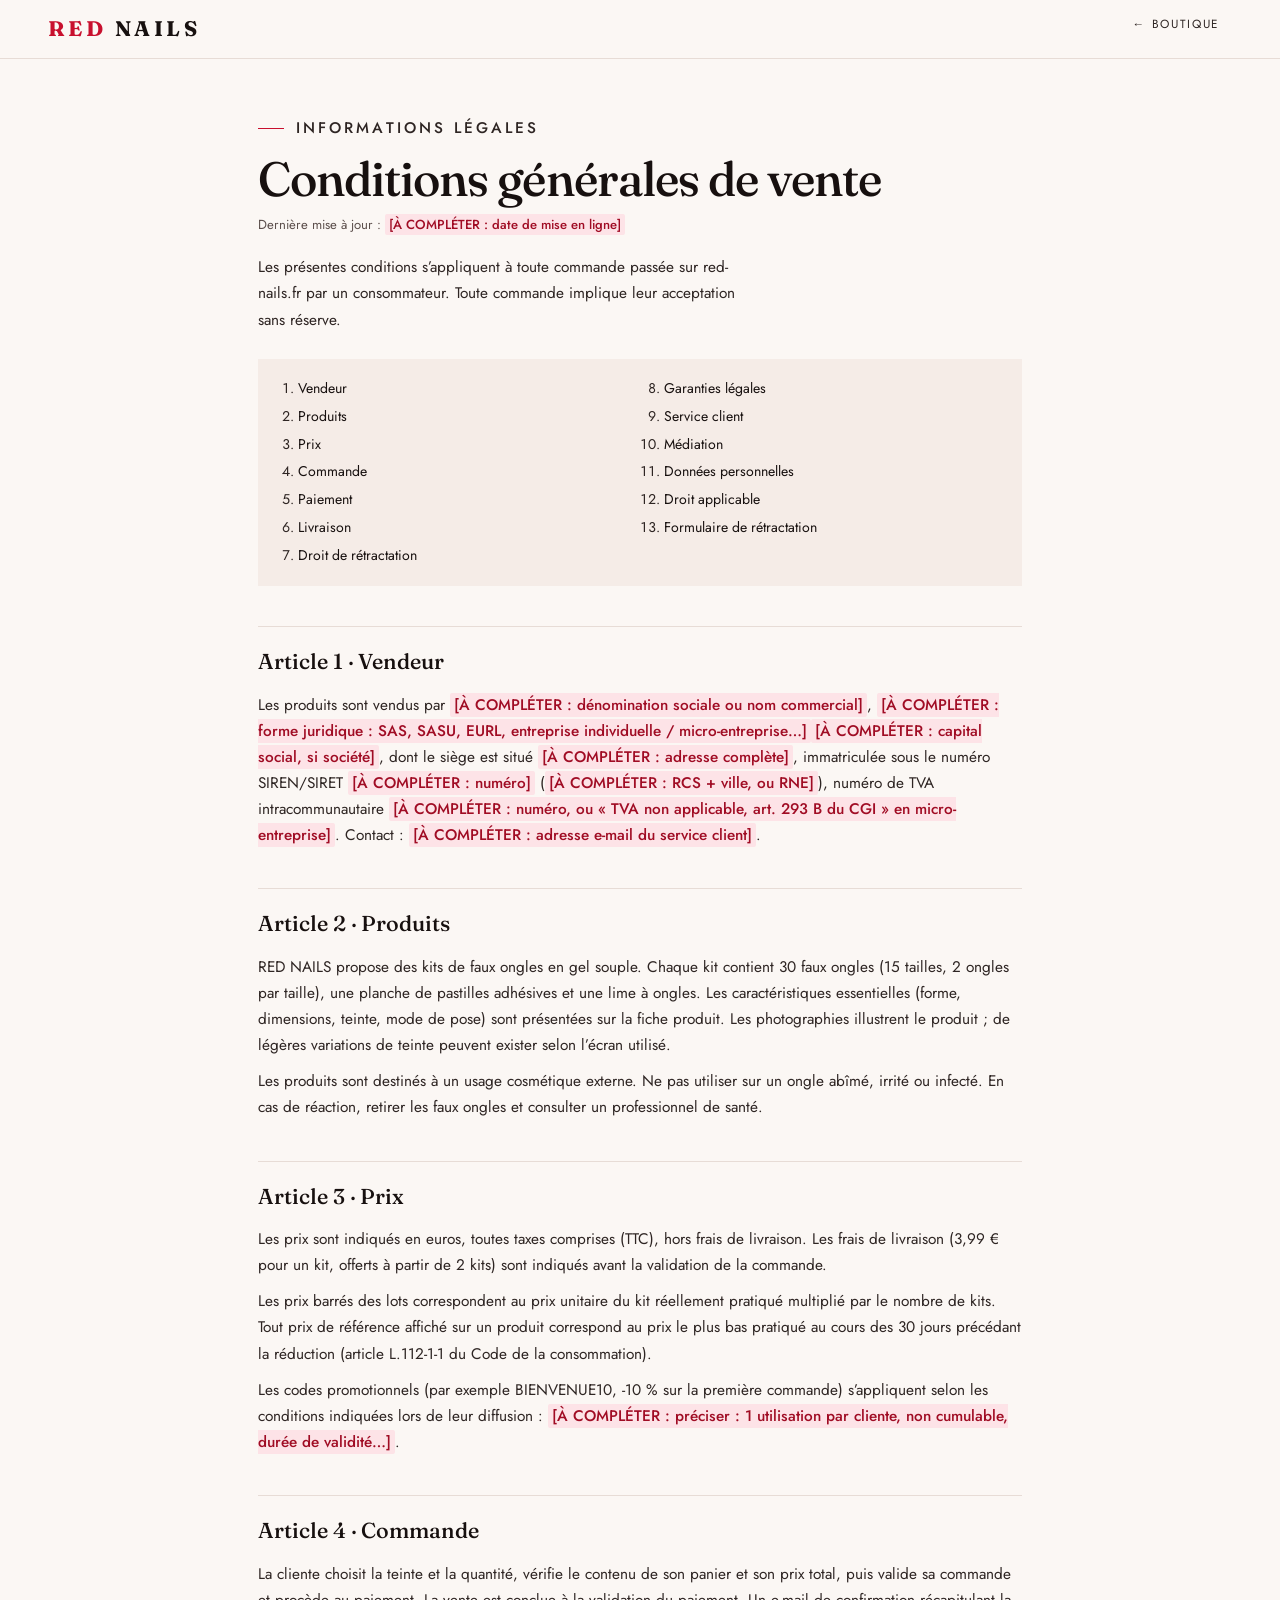
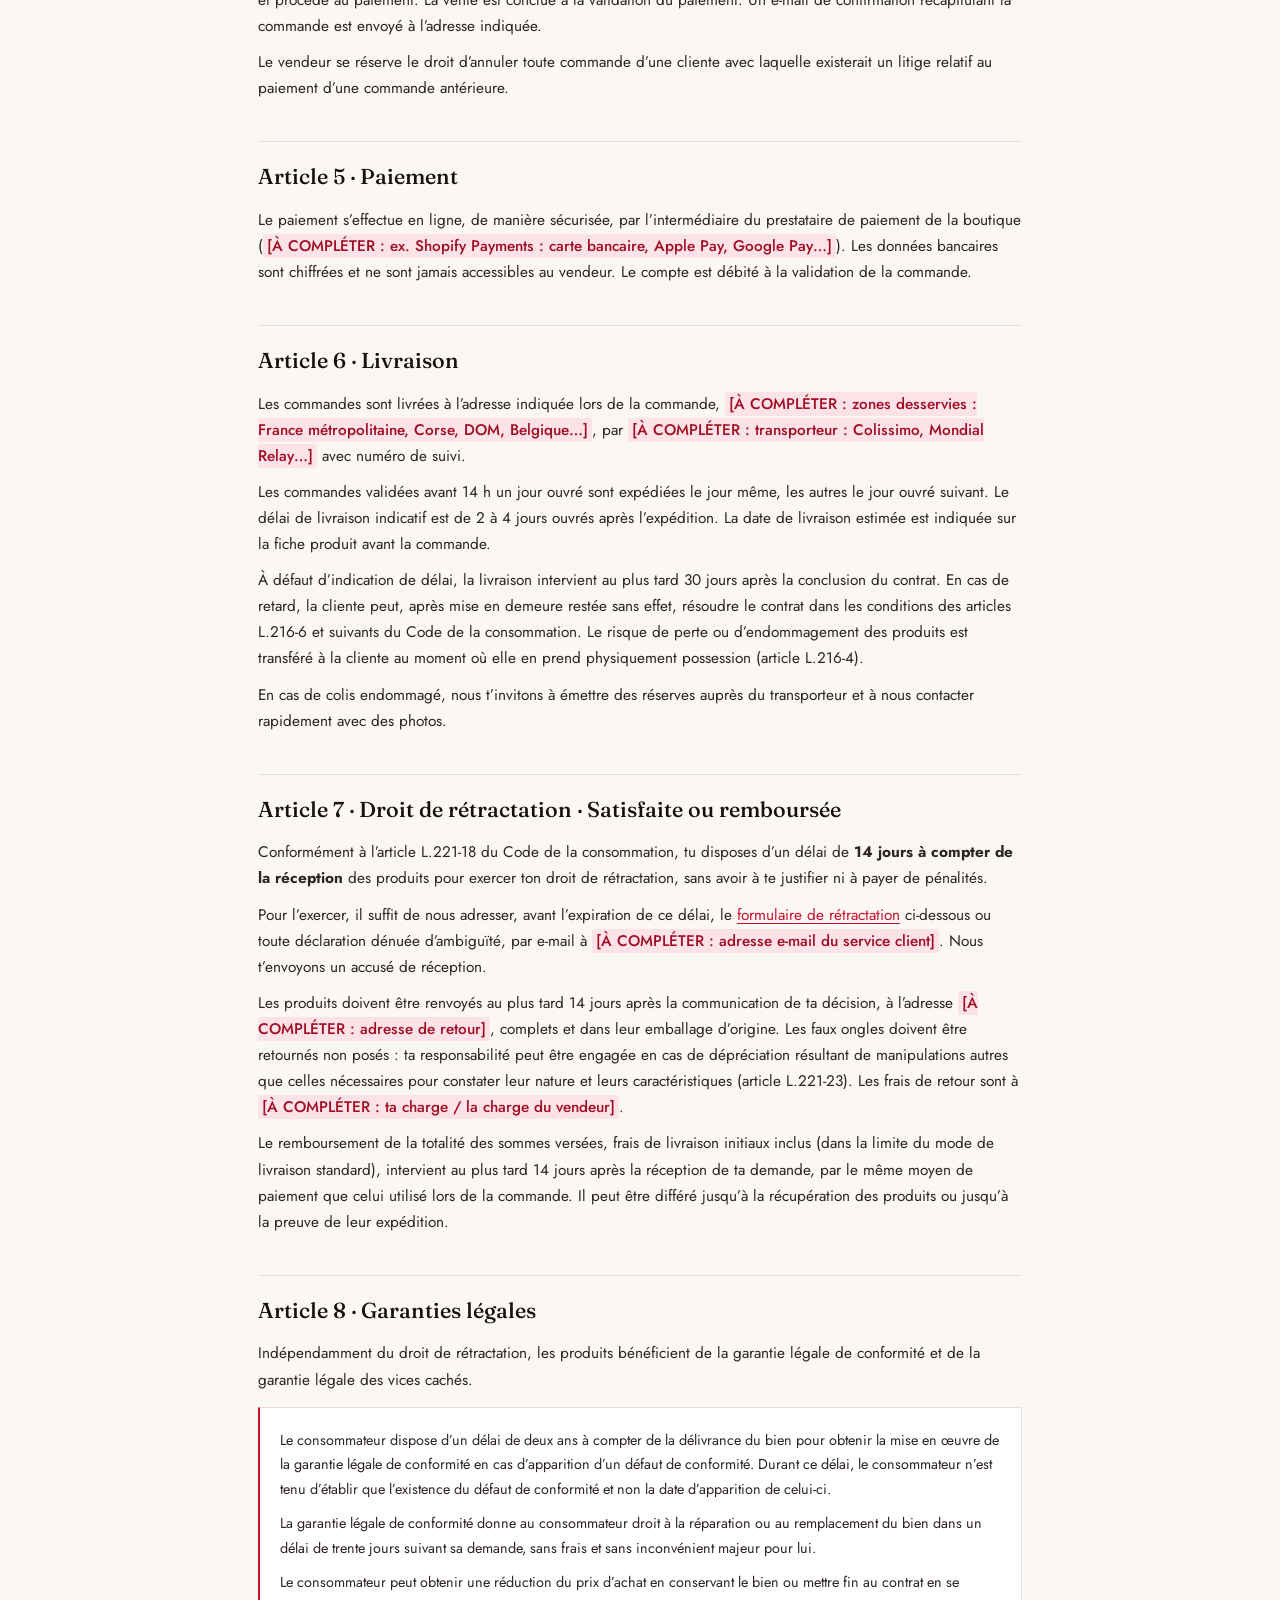
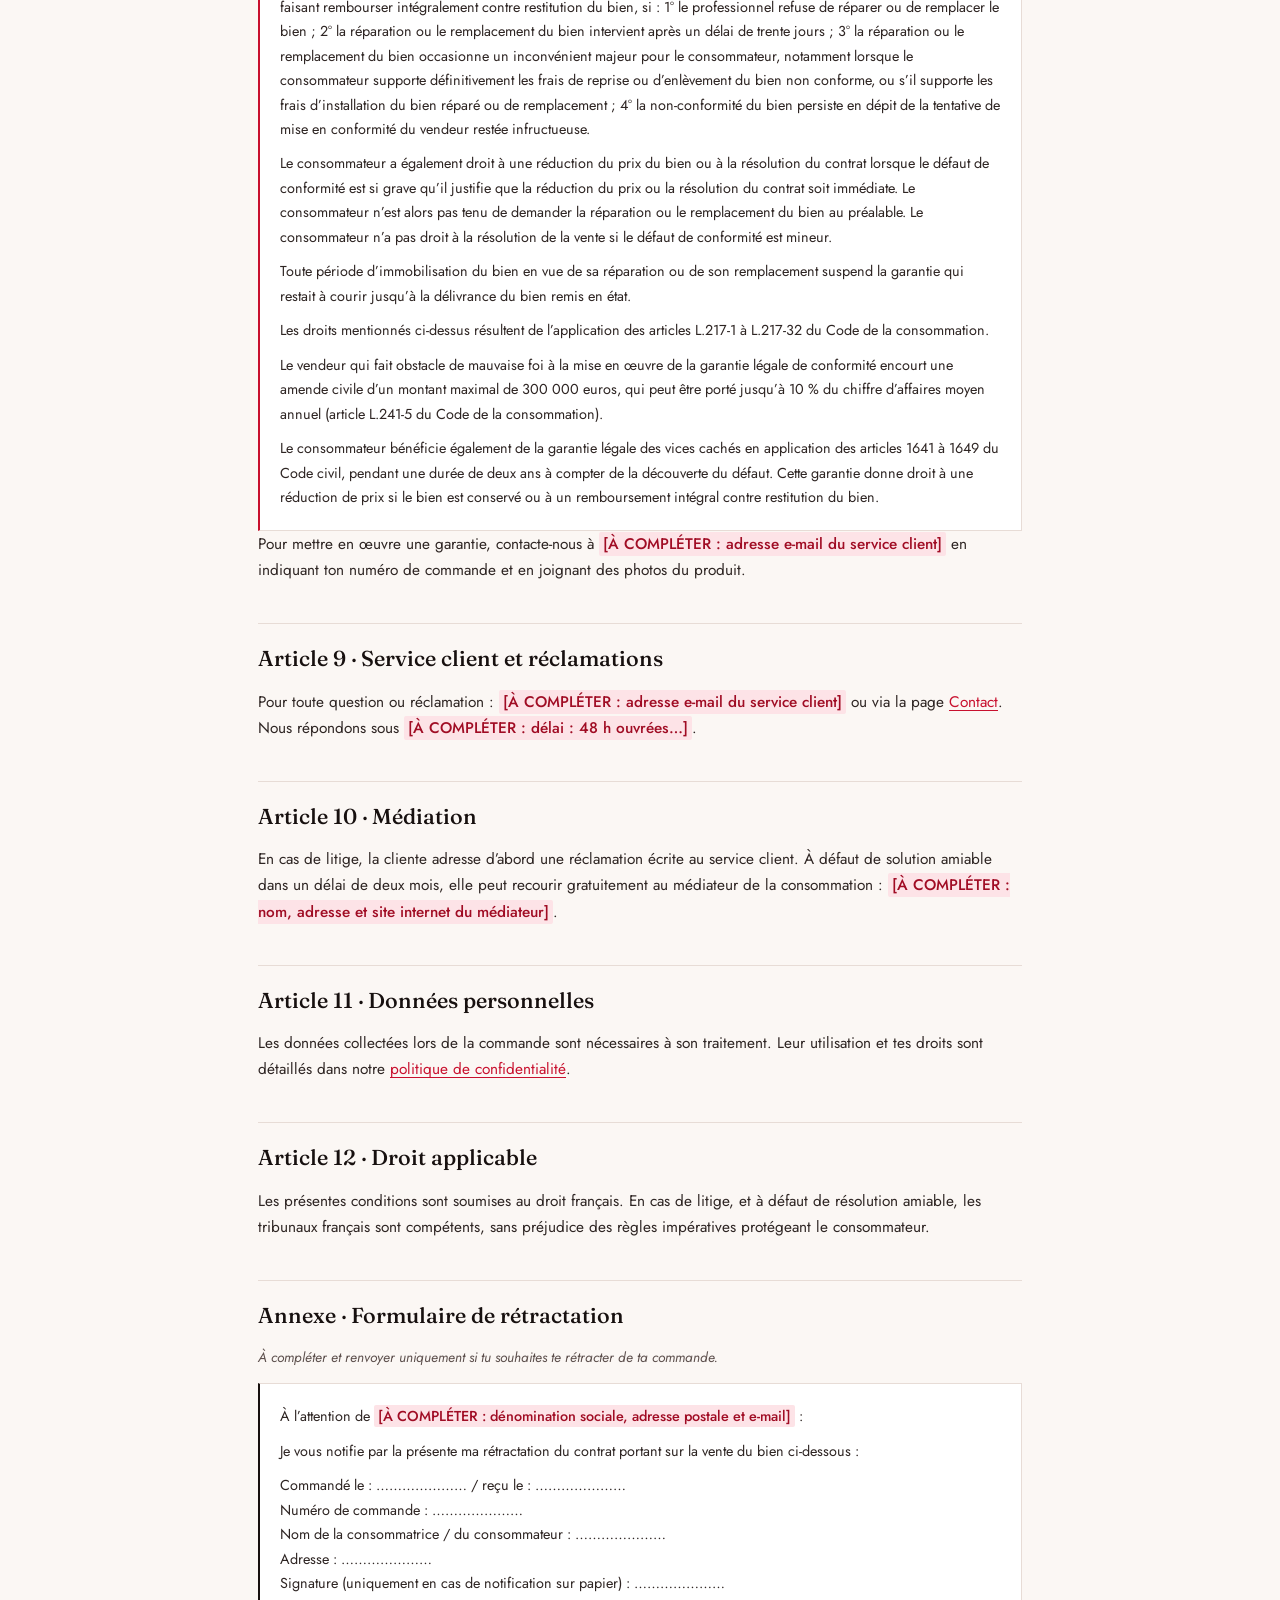
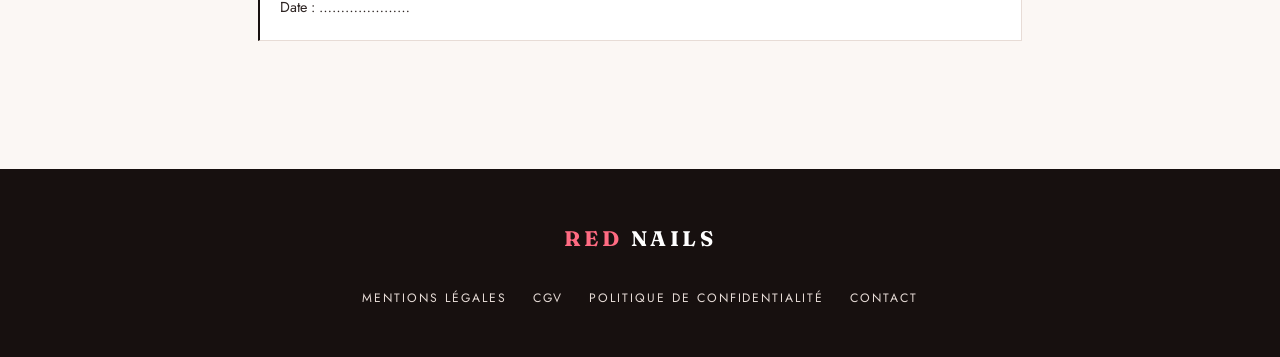
==== cgv.html @ 75751ee6 "Direct checkout from shade cards, cleaner kit photo, full legal pages - Shade cards: "Commander · {p" ====
<!doctype html>
<html lang="fr">
<head>
  <meta charset="utf-8">
  <meta name="viewport" content="width=device-width, initial-scale=1, viewport-fit=cover">
  <title>Conditions générales de vente | RED NAILS</title>
  <meta name="robots" content="noindex">
  <link rel="icon" href="images/favicon.svg" type="image/svg+xml">
  <link rel="preconnect" href="https://fonts.googleapis.com">
  <link rel="preconnect" href="https://fonts.gstatic.com" crossorigin>
  <link rel="stylesheet" href="https://fonts.googleapis.com/css2?family=Fraunces:ital,opsz,wght@0,9..144,400..700;1,9..144,400..600&family=Jost:wght@400..600&display=swap">
  <link rel="stylesheet" href="styles.css">
</head>
<body class="legal-page">
  <!-- Les mentions [À COMPLÉTER] (surlignées en rouge) concernent les informations
       propres à la société. Faire relire le document par un professionnel du droit. -->
  <header class="site-header">
    <div class="container site-header__inner">
      <a class="logo" href="index.html"><span class="logo__red">RED</span> NAILS</a>
      <a class="link-btn" href="index.html">← Boutique</a>
    </div>
  </header>
  <main class="section legal">
    <div class="container container--narrow">
      <p class="eyebrow">Informations légales</p>
      <h1 class="h2">Conditions générales de vente</h1>
      <p class="legal__updated">Dernière mise à jour : <mark class="todo">[À COMPLÉTER : date de mise en ligne]</mark></p>
      <p class="lead">Les présentes conditions s’appliquent à toute commande passée sur red-nails.fr par un consommateur. Toute commande implique leur acceptation sans réserve.</p>

      <nav class="legal__toc" aria-label="Sommaire">
        <ol>
          <li><a href="#vendeur">Vendeur</a></li><li><a href="#produits">Produits</a></li><li><a href="#prix">Prix</a></li>
          <li><a href="#commande">Commande</a></li><li><a href="#paiement">Paiement</a></li><li><a href="#livraison">Livraison</a></li>
          <li><a href="#retractation">Droit de rétractation</a></li><li><a href="#garanties">Garanties légales</a></li>
          <li><a href="#service">Service client</a></li><li><a href="#mediation">Médiation</a></li><li><a href="#donnees">Données personnelles</a></li>
          <li><a href="#droit">Droit applicable</a></li><li><a href="#formulaire">Formulaire de rétractation</a></li>
        </ol>
      </nav>

      <h2 id="vendeur">Article 1 · Vendeur</h2>
      <p>Les produits sont vendus par <mark class="todo">[À COMPLÉTER : dénomination sociale ou nom commercial]</mark>, <mark class="todo">[À COMPLÉTER : forme juridique : SAS, SASU, EURL, entreprise individuelle / micro-entreprise…]</mark><mark class="todo">[À COMPLÉTER : capital social, si société]</mark>, dont le siège est situé <mark class="todo">[À COMPLÉTER : adresse complète]</mark>, immatriculée sous le numéro SIREN/SIRET <mark class="todo">[À COMPLÉTER : numéro]</mark> (<mark class="todo">[À COMPLÉTER : RCS + ville, ou RNE]</mark>), numéro de TVA intracommunautaire <mark class="todo">[À COMPLÉTER : numéro, ou « TVA non applicable, art. 293 B du CGI » en micro-entreprise]</mark>. Contact : <mark class="todo">[À COMPLÉTER : adresse e-mail du service client]</mark>.</p>

      <h2 id="produits">Article 2 · Produits</h2>
      <p>RED NAILS propose des kits de faux ongles en gel souple. Chaque kit contient 30 faux ongles (15 tailles, 2 ongles par taille), une planche de pastilles adhésives et une lime à ongles. Les caractéristiques essentielles (forme, dimensions, teinte, mode de pose) sont présentées sur la fiche produit. Les photographies illustrent le produit ; de légères variations de teinte peuvent exister selon l’écran utilisé.</p>
      <p>Les produits sont destinés à un usage cosmétique externe. Ne pas utiliser sur un ongle abîmé, irrité ou infecté. En cas de réaction, retirer les faux ongles et consulter un professionnel de santé.</p>

      <h2 id="prix">Article 3 · Prix</h2>
      <p>Les prix sont indiqués en euros, toutes taxes comprises (TTC), hors frais de livraison. Les frais de livraison (3,99 € pour un kit, offerts à partir de 2 kits) sont indiqués avant la validation de la commande.</p>
      <p>Les prix barrés des lots correspondent au prix unitaire du kit réellement pratiqué multiplié par le nombre de kits. Tout prix de référence affiché sur un produit correspond au prix le plus bas pratiqué au cours des 30 jours précédant la réduction (article L.112-1-1 du Code de la consommation).</p>
      <p>Les codes promotionnels (par exemple BIENVENUE10, -10 % sur la première commande) s’appliquent selon les conditions indiquées lors de leur diffusion : <mark class="todo">[À COMPLÉTER : préciser : 1 utilisation par cliente, non cumulable, durée de validité…]</mark>.</p>

      <h2 id="commande">Article 4 · Commande</h2>
      <p>La cliente choisit la teinte et la quantité, vérifie le contenu de son panier et son prix total, puis valide sa commande et procède au paiement. La vente est conclue à la validation du paiement. Un e-mail de confirmation récapitulant la commande est envoyé à l’adresse indiquée.</p>
      <p>Le vendeur se réserve le droit d’annuler toute commande d’une cliente avec laquelle existerait un litige relatif au paiement d’une commande antérieure.</p>

      <h2 id="paiement">Article 5 · Paiement</h2>
      <p>Le paiement s’effectue en ligne, de manière sécurisée, par l’intermédiaire du prestataire de paiement de la boutique (<mark class="todo">[À COMPLÉTER : ex. Shopify Payments : carte bancaire, Apple Pay, Google Pay…]</mark>). Les données bancaires sont chiffrées et ne sont jamais accessibles au vendeur. Le compte est débité à la validation de la commande.</p>

      <h2 id="livraison">Article 6 · Livraison</h2>
      <p>Les commandes sont livrées à l’adresse indiquée lors de la commande, <mark class="todo">[À COMPLÉTER : zones desservies : France métropolitaine, Corse, DOM, Belgique…]</mark>, par <mark class="todo">[À COMPLÉTER : transporteur : Colissimo, Mondial Relay…]</mark> avec numéro de suivi.</p>
      <p>Les commandes validées avant 14 h un jour ouvré sont expédiées le jour même, les autres le jour ouvré suivant. Le délai de livraison indicatif est de 2 à 4 jours ouvrés après l’expédition. La date de livraison estimée est indiquée sur la fiche produit avant la commande.</p>
      <p>À défaut d’indication de délai, la livraison intervient au plus tard 30 jours après la conclusion du contrat. En cas de retard, la cliente peut, après mise en demeure restée sans effet, résoudre le contrat dans les conditions des articles L.216-6 et suivants du Code de la consommation. Le risque de perte ou d’endommagement des produits est transféré à la cliente au moment où elle en prend physiquement possession (article L.216-4).</p>
      <p>En cas de colis endommagé, nous t’invitons à émettre des réserves auprès du transporteur et à nous contacter rapidement avec des photos.</p>

      <h2 id="retractation">Article 7 · Droit de rétractation · Satisfaite ou remboursée</h2>
      <p>Conformément à l’article L.221-18 du Code de la consommation, tu disposes d’un délai de <strong>14 jours à compter de la réception</strong> des produits pour exercer ton droit de rétractation, sans avoir à te justifier ni à payer de pénalités.</p>
      <p>Pour l’exercer, il suffit de nous adresser, avant l’expiration de ce délai, le <a href="#formulaire">formulaire de rétractation</a> ci-dessous ou toute déclaration dénuée d’ambiguïté, par e-mail à <mark class="todo">[À COMPLÉTER : adresse e-mail du service client]</mark>. Nous t’envoyons un accusé de réception.</p>
      <p>Les produits doivent être renvoyés au plus tard 14 jours après la communication de ta décision, à l’adresse <mark class="todo">[À COMPLÉTER : adresse de retour]</mark>, complets et dans leur emballage d’origine. Les faux ongles doivent être retournés non posés : ta responsabilité peut être engagée en cas de dépréciation résultant de manipulations autres que celles nécessaires pour constater leur nature et leurs caractéristiques (article L.221-23). Les frais de retour sont à <mark class="todo">[À COMPLÉTER : ta charge / la charge du vendeur]</mark>.</p>
      <p>Le remboursement de la totalité des sommes versées, frais de livraison initiaux inclus (dans la limite du mode de livraison standard), intervient au plus tard 14 jours après la réception de ta demande, par le même moyen de paiement que celui utilisé lors de la commande. Il peut être différé jusqu’à la récupération des produits ou jusqu’à la preuve de leur expédition.</p>

      <h2 id="garanties">Article 8 · Garanties légales</h2>
      <p>Indépendamment du droit de rétractation, les produits bénéficient de la garantie légale de conformité et de la garantie légale des vices cachés.</p>
      <div class="legal__box">
        <p>Le consommateur dispose d’un délai de deux ans à compter de la délivrance du bien pour obtenir la mise en œuvre de la garantie légale de conformité en cas d’apparition d’un défaut de conformité. Durant ce délai, le consommateur n’est tenu d’établir que l’existence du défaut de conformité et non la date d’apparition de celui-ci.</p>
        <p>La garantie légale de conformité donne au consommateur droit à la réparation ou au remplacement du bien dans un délai de trente jours suivant sa demande, sans frais et sans inconvénient majeur pour lui.</p>
        <p>Le consommateur peut obtenir une réduction du prix d’achat en conservant le bien ou mettre fin au contrat en se faisant rembourser intégralement contre restitution du bien, si : 1° le professionnel refuse de réparer ou de remplacer le bien ; 2° la réparation ou le remplacement du bien intervient après un délai de trente jours ; 3° la réparation ou le remplacement du bien occasionne un inconvénient majeur pour le consommateur, notamment lorsque le consommateur supporte définitivement les frais de reprise ou d’enlèvement du bien non conforme, ou s’il supporte les frais d’installation du bien réparé ou de remplacement ; 4° la non-conformité du bien persiste en dépit de la tentative de mise en conformité du vendeur restée infructueuse.</p>
        <p>Le consommateur a également droit à une réduction du prix du bien ou à la résolution du contrat lorsque le défaut de conformité est si grave qu’il justifie que la réduction du prix ou la résolution du contrat soit immédiate. Le consommateur n’est alors pas tenu de demander la réparation ou le remplacement du bien au préalable. Le consommateur n’a pas droit à la résolution de la vente si le défaut de conformité est mineur.</p>
        <p>Toute période d’immobilisation du bien en vue de sa réparation ou de son remplacement suspend la garantie qui restait à courir jusqu’à la délivrance du bien remis en état.</p>
        <p>Les droits mentionnés ci-dessus résultent de l’application des articles L.217-1 à L.217-32 du Code de la consommation.</p>
        <p>Le vendeur qui fait obstacle de mauvaise foi à la mise en œuvre de la garantie légale de conformité encourt une amende civile d’un montant maximal de 300 000 euros, qui peut être porté jusqu’à 10 % du chiffre d’affaires moyen annuel (article L.241-5 du Code de la consommation).</p>
        <p>Le consommateur bénéficie également de la garantie légale des vices cachés en application des articles 1641 à 1649 du Code civil, pendant une durée de deux ans à compter de la découverte du défaut. Cette garantie donne droit à une réduction de prix si le bien est conservé ou à un remboursement intégral contre restitution du bien.</p>
      </div>
      <p>Pour mettre en œuvre une garantie, contacte-nous à <mark class="todo">[À COMPLÉTER : adresse e-mail du service client]</mark> en indiquant ton numéro de commande et en joignant des photos du produit.</p>

      <h2 id="service">Article 9 · Service client et réclamations</h2>
      <p>Pour toute question ou réclamation : <mark class="todo">[À COMPLÉTER : adresse e-mail du service client]</mark> ou via la page <a href="contact.html">Contact</a>. Nous répondons sous <mark class="todo">[À COMPLÉTER : délai : 48 h ouvrées…]</mark>.</p>

      <h2 id="mediation">Article 10 · Médiation</h2>
      <p>En cas de litige, la cliente adresse d’abord une réclamation écrite au service client. À défaut de solution amiable dans un délai de deux mois, elle peut recourir gratuitement au médiateur de la consommation : <mark class="todo">[À COMPLÉTER : nom, adresse et site internet du médiateur]</mark>.</p>

      <h2 id="donnees">Article 11 · Données personnelles</h2>
      <p>Les données collectées lors de la commande sont nécessaires à son traitement. Leur utilisation et tes droits sont détaillés dans notre <a href="confidentialite.html">politique de confidentialité</a>.</p>

      <h2 id="droit">Article 12 · Droit applicable</h2>
      <p>Les présentes conditions sont soumises au droit français. En cas de litige, et à défaut de résolution amiable, les tribunaux français sont compétents, sans préjudice des règles impératives protégeant le consommateur.</p>

      <h2 id="formulaire">Annexe · Formulaire de rétractation</h2>
      <p class="legal__note">À compléter et renvoyer uniquement si tu souhaites te rétracter de ta commande.</p>
      <div class="legal__box legal__box--form">
        <p>À l’attention de <mark class="todo">[À COMPLÉTER : dénomination sociale, adresse postale et e-mail]</mark> :</p>
        <p>Je vous notifie par la présente ma rétractation du contrat portant sur la vente du bien ci-dessous :</p>
        <p>Commandé le : ………………… / reçu le : …………………<br>Numéro de commande : …………………<br>Nom de la consommatrice / du consommateur : …………………<br>Adresse : …………………<br>Signature (uniquement en cas de notification sur papier) : …………………<br>Date : …………………</p>
      </div>

    </div>
  </main>
  <footer class="footer">
    <div class="container footer__inner">
      <p class="logo logo--light"><span class="logo__red">RED</span> NAILS</p>
      <nav aria-label="Informations légales">
        <ul class="footer__links">
          <li><a href="mentions-legales.html">Mentions légales</a></li>
          <li><a href="cgv.html">CGV</a></li>
          <li><a href="confidentialite.html">Politique de confidentialité</a></li>
          <li><a href="contact.html">Contact</a></li>
        </ul>
      </nav>
    </div>
  </footer>
</body>
</html>
---- styles.css ----
/* ==========================================================================
   RED NAILS — styles.css
   Direction artistique : "laque & précision" — éditorial beauté.
   Fraunces (titres, prix) · Jost (texte) · rouge cerise · porcelaine.
   Mobile-first. Sommaire :
     1. Variables & base          7. Sections : détail, mode d'emploi, teintes, kit
     2. Utilitaires & typo        8. Avis, FAQ, CTA final, footer
     3. Bandeau & header          9. Barre collante, panier, pop-up
     4. Galerie                  10. Animations
     5. Fiche produit            11. Responsive (tablette, desktop, paysage)
     6. Boutons                  12. Compatibilité & mouvement réduit
   ========================================================================== */

/* ---------- 1. Variables & base ---------- */
:root {
  --red: #C8102E;          /* rouge cerise signature : 5,9:1 sur blanc */
  --red-deep: #A00C24;
  --ink: #17100F;          /* noir laqué */
  --ink-2: #2E2523;
  --muted: #5C4F4C;        /* 7:1 sur la porcelaine */
  --bg: #FBF7F4;           /* porcelaine */
  --paper: #FFFFFF;
  --blush: #F5ECE7;        /* nude poudré pour les panneaux */
  --line: #E7DCD6;         /* filets */
  --line-2: #D6C7C0;
  --green: #1D6A46;

  --serif: 'Fraunces', Georgia, 'Times New Roman', serif;
  --sans: 'Jost', 'Futura', 'Avenir Next', 'Helvetica Neue', Arial, sans-serif;

  --r: 2px;
  --ease: cubic-bezier(.22, .7, .18, 1);
  --gutter: max(18px, env(safe-area-inset-left), env(safe-area-inset-right));
  --shadow: 0 18px 40px -24px rgba(40, 14, 10, .35);
}

*, *::before, *::after { box-sizing: border-box; }
[hidden] { display: none !important; }

html { -webkit-text-size-adjust: 100%; scroll-behavior: smooth; scroll-padding-top: 12px; }
html:has(dialog[open]) { overflow: hidden; }

body {
  margin: 0;
  font-family: var(--sans);
  font-size: 1rem;
  font-weight: 400;
  line-height: 1.6;
  color: var(--ink-2);
  background: var(--bg);
  -webkit-font-smoothing: antialiased;
  -moz-osx-font-smoothing: grayscale;
  text-rendering: optimizeLegibility;
  overflow-x: hidden;
}
body.has-sticky { padding-bottom: calc(76px + env(safe-area-inset-bottom)); }

img, svg { display: block; max-width: 100%; }
img { height: auto; }
h1, h2, h3, p, figure, dl, dd { margin: 0; }
ul, ol { margin: 0; padding: 0; list-style: none; }
button { font: inherit; color: inherit; cursor: pointer; }
button, a, label, summary { -webkit-tap-highlight-color: transparent; touch-action: manipulation; }
a { color: inherit; }
fieldset { border: 0; margin: 0; padding: 0; min-width: 0; }
em { font-style: italic; }

:focus-visible { outline: 2px solid var(--ink); outline-offset: 3px; }
.final :focus-visible, .footer :focus-visible, .announce :focus-visible { outline-color: #fff; }

/* ---------- 2. Utilitaires & typographie ---------- */
.sr-only {
  position: absolute !important; width: 1px; height: 1px; padding: 0; margin: -1px;
  overflow: hidden; clip: rect(0 0 0 0); white-space: nowrap; border: 0;
}
.skip-link { position: absolute; left: 8px; top: -60px; z-index: 100; background: var(--ink); color: #fff; padding: 12px 16px; }
.skip-link:focus { top: 8px; }
.container { width: 100%; max-width: 1240px; margin: 0 auto; padding: 0 var(--gutter); }
.container--narrow { max-width: 820px; }
.noscript { padding: 16px; text-align: center; background: var(--ink); color: #fff; }

/* Sur-titre : petites capitales espacées précédées d'un filet rouge */
.eyebrow {
  display: flex; align-items: center; gap: 12px;
  font-family: var(--sans); font-size: .7rem; font-weight: 500;
  letter-spacing: .24em; text-transform: uppercase; color: var(--muted);
  margin-bottom: 14px;
}
.eyebrow::before { content: ''; width: 26px; height: 1px; background: var(--red); flex: none; }
.eyebrow--center { justify-content: center; }
.eyebrow--light { color: rgba(255, 255, 255, .8); }
.eyebrow--light::before { background: #fff; }

.h2 {
  font-family: var(--serif); font-weight: 500; color: var(--ink);
  font-size: clamp(2.1rem, 9vw, 3.6rem); line-height: 1.02; letter-spacing: -.015em;
}
.h2 em, .product__title em, .final__title em, .popup__title em { color: var(--red); font-weight: 400; }
.lead { font-size: 1.02rem; color: var(--muted); max-width: 54ch; margin-top: 16px; font-weight: 400; }

.section { padding: 76px 0; }
.section--blush { background: var(--blush); }
.section__head { margin-bottom: 36px; }

/* ---------- 3. Bandeau défilant & header ---------- */
.announce { background: var(--ink); color: #F5ECE7; overflow: hidden; height: 34px; display: flex; align-items: center; }
.announce__track { display: flex; width: max-content; white-space: nowrap; animation: marquee 38s linear infinite; }
.announce:hover .announce__track { animation-play-state: paused; }
.announce__clone { display: contents; }
.announce__item {
  display: inline-flex; align-items: center; gap: 28px; padding-right: 28px;
  font-size: .68rem; font-weight: 500; letter-spacing: .2em; text-transform: uppercase;
}
.announce__item::after { content: '✦'; color: var(--red); font-size: .62rem; letter-spacing: 0; }

.site-header { background: var(--bg); border-bottom: 1px solid var(--line); position: relative; z-index: 5; }
.site-header__inner { display: flex; align-items: center; justify-content: space-between; height: 58px; }
.logo {
  font-family: var(--serif); font-weight: 600; font-size: 1.28rem; letter-spacing: .2em;
  text-decoration: none; color: var(--ink); min-height: 44px; display: inline-flex; align-items: center; gap: .42em;
}
.logo__red { color: var(--red); }
.logo--light { color: #fff; }
.logo--light .logo__red { color: #FF6B82; }

.cart-btn {
  position: relative; width: 44px; height: 44px; display: grid; place-items: center;
  background: transparent; border: 0; color: var(--ink); margin-right: -10px;
}
.cart-btn__count {
  position: absolute; top: 4px; right: 2px; min-width: 18px; height: 18px; padding: 0 4px;
  border-radius: 9px; background: var(--red); color: #fff;
  font-size: .64rem; font-weight: 600; line-height: 18px; text-align: center;
}
.cart-btn.is-bump { animation: bump .45s var(--ease); }

/* ---------- 4. Galerie ---------- */
.product { max-width: 1240px; margin: 0 auto; display: grid; gap: 22px; padding-bottom: 36px; }
.product__gallery { min-width: 0; }
.gallery { position: relative; overflow: hidden; background: var(--blush); }
.gallery__viewport {
  position: relative; aspect-ratio: 1 / 1; overflow-x: auto; overflow-y: hidden;
  scroll-snap-type: x mandatory; scrollbar-width: none; overscroll-behavior-x: contain; cursor: zoom-in;
}
.gallery__viewport::-webkit-scrollbar { display: none; }
.gallery__viewport.is-zoomed { overflow: hidden; touch-action: none; cursor: zoom-out; }
.gallery__track { display: flex; height: 100%; transition: opacity .25s ease; }
.gallery__track.is-swapping { opacity: .2; }
.gallery__slide { flex: 0 0 100%; height: 100%; scroll-snap-align: start; scroll-snap-stop: always; overflow: hidden; background: var(--blush); }
.gallery__slide img { width: 100%; height: 100%; object-fit: cover; transition: transform .35s var(--ease); -webkit-user-drag: none; user-select: none; }
.gallery__slide img.is-zoomed { transform: scale(2.5); transition: transform .25s var(--ease); }

/* Flèches */
.gallery__arrow {
  position: absolute; top: 50%; z-index: 3; width: 44px; height: 44px; margin-top: -22px;
  display: grid; place-items: center; border: 0; border-radius: 50%;
  background: rgba(255, 255, 255, .9); color: var(--ink);
  box-shadow: 0 6px 18px -8px rgba(23, 16, 15, .45);
  backdrop-filter: blur(6px); -webkit-backdrop-filter: blur(6px);
  transition: transform .25s var(--ease), background .2s, opacity .2s;
}
.gallery__arrow:hover { background: #fff; transform: scale(1.06); }
.gallery__arrow:active { transform: scale(.94); }
.gallery__arrow--prev { left: 10px; }
.gallery__arrow--next { right: 10px; }
.gallery.is-zoomed .gallery__arrow, .gallery.is-zoomed .gallery__dots { opacity: 0; pointer-events: none; }

/* Points de pagination (style Instagram) */
.gallery__dots {
  position: absolute; left: 50%; bottom: 12px; transform: translateX(-50%); z-index: 3;
  display: flex; gap: 5px; align-items: center; padding: 6px 9px; border-radius: 20px;
  background: rgba(23, 16, 15, .28); backdrop-filter: blur(6px); -webkit-backdrop-filter: blur(6px);
}
.gallery__dots i { width: 6px; height: 6px; border-radius: 3px; background: rgba(255, 255, 255, .55); transition: width .3s var(--ease), background .3s; }
.gallery__dots i.is-active { width: 16px; background: #fff; }

.gallery__count {
  position: absolute; left: 12px; top: 12px; z-index: 3; pointer-events: none;
  font-size: .68rem; font-weight: 500; letter-spacing: .14em; color: var(--ink);
  background: rgba(255, 255, 255, .85); padding: 5px 9px; border-radius: var(--r);
}

.gallery__thumbs { display: none; gap: 10px; padding-top: 12px; overflow-x: auto; scrollbar-width: none; }
.gallery__thumbs::-webkit-scrollbar { display: none; }
.thumb {
  flex: 0 0 74px; width: 74px; height: 74px; padding: 0; overflow: hidden; border-radius: var(--r);
  border: 1px solid transparent; background: var(--blush); opacity: .62;
  transition: opacity .25s, border-color .25s;
}
.thumb img { width: 100%; height: 100%; object-fit: cover; }
.thumb:hover { opacity: 1; }
.thumb[aria-current="true"] { opacity: 1; border-color: var(--ink); }

/* ---------- 5. Fiche produit ---------- */
.product__info { padding: 0 var(--gutter); display: grid; gap: 20px; min-width: 0; align-content: start; }
.product__info > .eyebrow { margin-bottom: -6px; }
.product__title {
  font-family: var(--serif); font-weight: 500; color: var(--ink);
  font-size: clamp(2rem, 8.4vw, 3rem); line-height: 1.02; letter-spacing: -.015em;
}
.product__title em { display: block; }

/* Note moyenne (si avis) */
.rating { display: inline-flex; align-items: center; gap: 8px; text-decoration: none; font-size: .86rem; color: var(--ink-2); margin-top: -6px; min-height: 28px; }
.rating:hover .rating__count { text-decoration: underline; }
.stars { display: inline-flex; gap: 2px; color: var(--ink); }
.stars svg { width: 14px; height: 14px; }
.rating__avg { font-weight: 500; color: var(--ink); }
.rating__count { color: var(--muted); }

/* Prix */
.price { border-top: 1px solid var(--line); padding-top: 18px; }
.price__row { display: flex; align-items: baseline; flex-wrap: wrap; gap: 6px 14px; }
.price__now {
  font-family: var(--serif); font-weight: 600; color: var(--ink);
  font-size: clamp(2.4rem, 10vw, 3.1rem); line-height: 1; letter-spacing: -.02em;
  font-variant-numeric: lining-nums;
}
.price__was { font-size: 1.15rem; font-weight: 400; color: var(--muted); text-decoration-thickness: 1px; }
.price__badge {
  align-self: center; background: var(--red); color: #fff; font-size: .72rem; font-weight: 500;
  letter-spacing: .12em; padding: 5px 9px 4px; border-radius: var(--r);
}
.price__meta { margin-top: 8px; font-size: .92rem; color: var(--muted); }
.price__meta strong { color: var(--red); font-weight: 500; }

/* Promesses (fines, séparées par des filets) */
.promises { display: flex; flex-wrap: wrap; gap: 8px 0; border-bottom: 1px solid var(--line); padding-bottom: 18px; }
.promises li { display: inline-flex; align-items: center; gap: 7px; font-size: .8rem; font-weight: 500; letter-spacing: .06em; text-transform: uppercase; color: var(--ink-2); padding: 0 14px; }
.promises li:first-child { padding-left: 0; }
.promises li + li { border-left: 1px solid var(--line-2); }
.promises svg { color: var(--red); flex: none; }

/* Champs */
.field { display: grid; }
.field__legend {
  display: flex; gap: 10px; align-items: baseline; padding: 0; margin-bottom: 12px;
  font-size: .7rem; font-weight: 500; letter-spacing: .22em; text-transform: uppercase; color: var(--muted);
}
.field__value { font-family: var(--serif); font-size: 1.05rem; font-style: italic; letter-spacing: 0; text-transform: none; color: var(--ink); }

/* Pastilles de couleur : aplats nets, comme un nuancier */
.swatches { display: flex; flex-wrap: wrap; gap: 6px; }
.swatch { position: relative; }
.swatch input { position: absolute; opacity: 0; width: 1px; height: 1px; }
.swatch span {
  display: grid; place-items: center; width: 46px; height: 46px; border-radius: 50%; cursor: pointer;
  border: 1px solid transparent; transition: border-color .25s var(--ease);
}
.swatch span::before {
  content: ''; width: 34px; height: 34px; border-radius: 50%; background: var(--c);
  box-shadow: inset 0 0 0 1px rgba(23, 16, 15, .1);
  transition: transform .3s var(--ease);
}
.swatch span[data-tip]::before { background: linear-gradient(to bottom, var(--tip) 0 38%, var(--c) 38%); }
.swatch span:hover::before { transform: scale(.9); }
.swatch input:checked + span { border-color: var(--ink); }
.swatch input:focus-visible + span { outline: 2px solid var(--ink); outline-offset: 2px; }

/* Lots */
.bundles { display: grid; gap: 10px; }
.bundle {
  position: relative; display: grid; grid-template-columns: auto 1fr auto; align-items: center; gap: 14px;
  min-height: 74px; padding: 14px 16px; cursor: pointer;
  background: var(--paper); border: 1px solid var(--line); border-radius: var(--r);
  transition: border-color .25s, box-shadow .25s, background .25s;
}
.bundle:hover { border-color: var(--line-2); }
.bundle input { position: absolute; opacity: 0; width: 1px; height: 1px; }
.bundle:has(input:checked) { border-color: var(--ink); box-shadow: inset 0 0 0 1px var(--ink); }
.bundle:has(input:focus-visible) { outline: 2px solid var(--ink); outline-offset: 3px; }
.bundle__radio { width: 18px; height: 18px; border-radius: 50%; border: 1px solid var(--line-2); display: grid; place-items: center; transition: border-color .2s; }
.bundle__radio::after { content: ''; width: 8px; height: 8px; border-radius: 50%; background: var(--ink); transform: scale(0); transition: transform .25s var(--ease); }
.bundle:has(input:checked) .bundle__radio { border-color: var(--ink); }
.bundle:has(input:checked) .bundle__radio::after { transform: scale(1); }
.bundle__main { display: grid; gap: 3px; min-width: 0; }
.bundle__title { display: flex; align-items: center; gap: 10px; flex-wrap: wrap; font-family: var(--serif); font-size: 1.2rem; font-weight: 600; color: var(--ink); line-height: 1.1; }
.bundle__off { font-family: var(--sans); font-size: .68rem; font-weight: 500; letter-spacing: .12em; color: #fff; background: var(--red); padding: 3px 7px 2px; border-radius: var(--r); }
.bundle__sub { font-size: .82rem; color: var(--muted); }
.bundle__sub strong { font-weight: 500; color: var(--ink-2); white-space: nowrap; }
.bundle__ship { display: inline-flex; align-items: center; gap: 5px; font-size: .74rem; font-weight: 500; letter-spacing: .06em; text-transform: uppercase; color: var(--green); }
.bundle__price { display: grid; justify-items: end; }
.bundle__price strong { font-family: var(--serif); font-size: 1.28rem; font-weight: 600; color: var(--ink); line-height: 1.1; }
.bundle__price s { font-size: .82rem; font-weight: 400; color: var(--muted); }
.bundle__flag {
  position: absolute; top: -9px; right: 14px; background: var(--ink); color: #fff;
  font-size: .6rem; font-weight: 500; letter-spacing: .18em; text-transform: uppercase; padding: 3px 9px 2px; border-radius: var(--r);
}
.bundles.is-flash .bundle { animation: flash 1s var(--ease); }

.ship-line { display: flex; gap: 8px; align-items: center; font-size: .84rem; color: var(--muted); margin-top: -8px; }
.ship-line.is-free { color: var(--green); }
.ship-line svg { flex: none; }

/* Livraison */
.delivery { background: var(--blush); border-radius: var(--r); padding: 18px; display: grid; gap: 10px; margin-top: -4px; }
.delivery__title { display: flex; align-items: center; gap: 8px; font-family: var(--serif); font-size: 1.15rem; font-weight: 500; color: var(--ink); }
.delivery__title svg { color: var(--red); flex: none; }
.delivery__title em { color: var(--red); }
.delivery__text { font-size: .9rem; line-height: 1.55; }
.delivery__text strong { color: var(--ink); font-weight: 500; }
.eta__time { color: var(--red) !important; font-variant-numeric: tabular-nums; }
.delivery__steps { display: grid; grid-template-columns: repeat(3, 1fr); position: relative; margin-top: 6px; }
.delivery__steps::before { content: ''; position: absolute; top: 13px; left: 16.66%; right: 16.66%; height: 1px; background: linear-gradient(to right, var(--red) 50%, var(--line-2) 50%); }
.eta__step { position: relative; display: grid; justify-items: center; text-align: center; gap: 3px; font-size: .72rem; }
.eta__icon { width: 28px; height: 28px; border-radius: 50%; display: grid; place-items: center; background: var(--blush); border: 1px solid var(--line-2); color: var(--muted); }
.eta__step.is-done .eta__icon { background: var(--red); border-color: var(--red); color: #fff; }
.eta__step.is-next .eta__icon { border-color: var(--red); color: var(--red); background: var(--paper); }
.eta__label { font-weight: 500; letter-spacing: .1em; text-transform: uppercase; color: var(--ink); font-size: .64rem; margin-top: 4px; }
.eta__date { color: var(--muted); }

/* Réassurance */
.reassure { display: grid; grid-template-columns: repeat(3, 1fr); border-top: 1px solid var(--line); padding-top: 18px; }
.reassure li { display: grid; justify-items: center; text-align: center; gap: 5px; padding: 0 6px; }
.reassure li + li { border-left: 1px solid var(--line); }
.reassure svg { color: var(--red); }
.reassure strong { font-size: .66rem; font-weight: 500; letter-spacing: .14em; text-transform: uppercase; color: var(--ink); line-height: 1.35; }
.reassure span { font-size: .74rem; color: var(--muted); line-height: 1.35; }

/* ---------- 6. Boutons ---------- */
.btn {
  position: relative; overflow: hidden; isolation: isolate;
  display: inline-flex; align-items: center; justify-content: center; gap: 14px;
  min-height: 50px; padding: 14px 26px; border: 1px solid transparent; border-radius: var(--r);
  font-family: var(--sans); font-size: .78rem; font-weight: 500; letter-spacing: .2em; text-transform: uppercase;
  text-decoration: none; line-height: 1.2; text-align: center;
  transition: background .25s, color .25s, transform .2s var(--ease), box-shadow .3s;
}
.btn--primary { background: var(--red); color: #fff; }
.btn--primary:hover { background: var(--red-deep); }
.btn--primary:active { transform: scale(.985); }
.btn--xl { width: 100%; min-height: 60px; font-size: .82rem; }
.btn--block { width: 100%; }
.btn--ghost { background: transparent; border-color: var(--ink); color: var(--ink); }
.btn--ghost:hover { background: var(--ink); color: #fff; }
.btn--white { background: #fff; color: var(--red); }
.btn--white:hover { background: #fff; color: var(--red-deep); }
.btn__sep { width: 1px; height: 18px; background: rgba(255, 255, 255, .45); }
.btn__price { font-family: var(--serif); font-size: 1.05rem; font-weight: 600; letter-spacing: .02em; text-transform: none; }

/* CTA "illuminé" : halo qui respire + reflet qui traverse le bouton */
.btn--glow { animation: glow 2.6s ease-out infinite; }
.btn--glow::after {
  content: ''; position: absolute; top: 0; bottom: 0; left: -60%; width: 45%; z-index: -1; pointer-events: none;
  background: linear-gradient(100deg, transparent, rgba(255, 255, 255, .55), transparent);
  transform: skewX(-18deg); animation: glint 3.8s var(--ease) infinite;
}
.btn--white.btn--glow { animation-name: glowWhite; }
.btn--white.btn--glow::after { background: linear-gradient(100deg, transparent, rgba(200, 16, 46, .18), transparent); }
.btn.is-added { animation: pop .4s var(--ease); }

.icon-btn { width: 44px; height: 44px; display: grid; place-items: center; border: 0; border-radius: 50%; background: transparent; transition: background .2s; }
.icon-btn:hover { background: var(--blush); }
.link-btn { background: none; border: 0; text-decoration: underline; text-underline-offset: 3px; color: var(--muted); min-height: 44px; padding: 8px 12px; font-size: .86rem; }

/* CTA répétés */
.cta-band { display: grid; justify-items: center; gap: 12px; padding: 40px var(--gutter); text-align: center; }
.cta-band .btn { width: 100%; max-width: 420px; min-height: 58px; }
.cta-band__note { font-size: .78rem; color: var(--muted); letter-spacing: .04em; }
.cta-band--inverse { padding-bottom: 0; }
.cta-band--inverse .cta-band__note { color: rgba(255, 255, 255, .8); }

/* ---------- 7. Sections ---------- */
/* Le détail */
.details__grid { display: grid; gap: 36px; }
.details__media { aspect-ratio: 4 / 5; overflow: hidden; background: var(--blush); border-radius: var(--r); }
.details__media img { width: 100%; height: 100%; object-fit: cover; transition: transform 1.2s var(--ease); }
.details__media:hover img { transform: scale(1.03); }
.details__list { margin-top: 30px; border-top: 1px solid var(--line); }
.details__list li { display: grid; grid-template-columns: 54px 1fr; gap: 4px 12px; padding: 20px 0; border-bottom: 1px solid var(--line); }
.details__num { grid-row: span 2; font-family: var(--serif); font-style: italic; font-size: .95rem; color: var(--red); padding-top: 4px; }
.details__title { font-family: var(--serif); font-size: 1.35rem; font-weight: 500; color: var(--ink); line-height: 1.2; }
.details__text { font-size: .94rem; color: var(--muted); font-weight: 400; }

/* Mode d'emploi */
.how__grid { display: grid; gap: 32px; }
.steps { display: grid; gap: 0; border-top: 1px solid var(--line-2); }
.step { display: grid; grid-template-columns: 58px 1fr; gap: 6px 14px; padding: 24px 0; border-bottom: 1px solid var(--line-2); }
.step__num { grid-row: span 4; font-family: var(--serif); font-size: 2.6rem; font-weight: 500; line-height: .9; color: var(--red); }
.step__time { justify-self: start; font-size: .64rem; font-weight: 500; letter-spacing: .18em; text-transform: uppercase; color: var(--ink); border: 1px solid var(--line-2); padding: 3px 8px 2px; border-radius: var(--r); }
.step__title { font-family: var(--serif); font-size: 1.4rem; font-weight: 500; color: var(--ink); line-height: 1.2; margin-top: 4px; }
.step__text { font-size: .95rem; font-weight: 400; }
.step__tip { font-size: .86rem; color: var(--muted); font-style: italic; font-family: var(--serif); }
.step__tip b { font-family: var(--sans); font-style: normal; font-weight: 500; font-size: .62rem; letter-spacing: .18em; text-transform: uppercase; color: var(--red); margin-right: 6px; }
.how__media { background: var(--paper); border-radius: var(--r); overflow: hidden; }
.how__done { display: flex; gap: 12px; align-items: flex-start; margin-top: 28px; padding: 18px 20px; background: var(--paper); border-radius: var(--r); font-size: .95rem; }
.how__done svg { color: var(--red); flex: none; margin-top: 2px; }

/* Teintes */
.shade-grid { display: grid; grid-template-columns: repeat(2, 1fr); gap: 14px; }
.shade {
  width: 100%; height: 100%; display: grid; grid-template-rows: auto 1fr; padding: 0; text-align: left;
  background: transparent; border: 0; border-radius: var(--r);
}
.shade__media { position: relative; display: block; aspect-ratio: 1; background: #F2ECE8; overflow: hidden; border-radius: var(--r); }
.shade__media img { width: 100%; height: 100%; object-fit: cover; mix-blend-mode: multiply; transition: transform .8s var(--ease); }
.shade:hover .shade__media img { transform: scale(1.05); }
.shade__flat { position: absolute; inset: 0; display: grid; place-items: center; }
.shade__flat i { width: 46%; aspect-ratio: 1; border-radius: 50%; background: var(--c); box-shadow: inset 0 0 0 1px rgba(23, 16, 15, .08); }
.shade__flat i[data-tip] { background: linear-gradient(to bottom, var(--tip) 0 38%, var(--c) 38%); }
.shade__soon { position: absolute; left: 50%; bottom: 10px; transform: translateX(-50%); white-space: nowrap; font-size: .6rem; font-weight: 500; letter-spacing: .18em; text-transform: uppercase; color: var(--muted); }
.shade__body { display: grid; gap: 4px; padding: 12px 2px 4px; align-content: start; }
.shade__name { display: flex; align-items: center; gap: 8px; font-family: var(--serif); font-size: 1.12rem; font-weight: 500; color: var(--ink); }
.shade__name i { width: 10px; height: 10px; border-radius: 50%; background: var(--c); box-shadow: inset 0 0 0 1px rgba(0, 0, 0, .12); flex: none; }
.shade__desc { font-size: .8rem; color: var(--muted); line-height: 1.45; font-weight: 400; }
.shade__pill { justify-self: start; margin-top: 6px; font-size: .64rem; font-weight: 500; letter-spacing: .18em; text-transform: uppercase; color: var(--ink); border-bottom: 1px solid var(--ink); padding-bottom: 2px; }
.shade[aria-pressed="true"] .shade__media { box-shadow: inset 0 0 0 1.5px var(--ink); }
.shade[aria-pressed="true"] .shade__pill { color: var(--red); border-color: var(--red); }

/* Kit */
.kit__grid { display: grid; gap: 36px; align-items: start; }
.kit__media { background: var(--paper); border-radius: var(--r); overflow: hidden; }
.kit__items { margin-top: 28px; border-top: 1px solid var(--line-2); }
.kit__items li { display: grid; grid-template-columns: 70px 1fr; gap: 2px 14px; padding: 18px 0; border-bottom: 1px solid var(--line-2); }
.kit__qty { grid-row: span 2; font-family: var(--serif); font-size: 2.5rem; font-weight: 500; color: var(--red); line-height: .95; }
.kit__name { font-family: var(--serif); font-size: 1.2rem; font-weight: 500; color: var(--ink); line-height: 1.2; }
.kit__text { font-size: .9rem; color: var(--muted); font-weight: 400; }
.kit__specs-title { margin-top: 34px; font-size: .7rem; font-weight: 500; letter-spacing: .24em; text-transform: uppercase; color: var(--ink); }
.specs { margin-top: 12px; border-top: 1px solid var(--ink); }
.specs div { display: grid; grid-template-columns: 42% 1fr; gap: 12px; padding: 11px 0; border-bottom: 1px solid var(--line-2); font-size: .9rem; }
.specs dt { font-size: .66rem; font-weight: 500; letter-spacing: .16em; text-transform: uppercase; color: var(--muted); padding-top: 3px; }
.specs dd { color: var(--ink); }

/* ---------- 8. Avis, FAQ, CTA final, footer ---------- */
.reviews__notice { margin-bottom: 24px; padding: 12px 16px; border: 1px dashed var(--red); color: var(--red); font-size: .82rem; text-align: center; }
.reviews__head { display: grid; gap: 24px; margin-bottom: 36px; }
.reviews__summary { display: grid; grid-template-columns: auto 1fr; gap: 6px 22px; align-items: center; padding: 20px 0; border-top: 1px solid var(--line); border-bottom: 1px solid var(--line); }
.reviews__avg { grid-row: span 2; font-family: var(--serif); font-size: 3.6rem; font-weight: 500; line-height: 1; color: var(--ink); }
.reviews__summary .stars svg { width: 16px; height: 16px; }
.reviews__total { font-size: .82rem; color: var(--muted); }
.reviews__bars { grid-column: 1 / -1; display: grid; gap: 5px; margin-top: 12px; }
.reviews__bar { display: grid; grid-template-columns: 22px 1fr 28px; gap: 10px; align-items: center; font-size: .72rem; color: var(--muted); }
.reviews__bar span { height: 3px; background: var(--line); position: relative; }
.reviews__bar span::after { content: ''; position: absolute; inset: 0 auto 0 0; width: var(--w); background: var(--ink); }
.reviews__list { display: grid; gap: 14px; }
.review { background: var(--paper); border: 1px solid var(--line); border-radius: var(--r); padding: 22px; display: grid; gap: 10px; align-content: start; }
.review__photo { aspect-ratio: 1; overflow: hidden; border-radius: var(--r); margin: -6px -6px 4px; }
.review__photo img { width: 100%; height: 100%; object-fit: cover; }
.review__title { font-family: var(--serif); font-size: 1.2rem; font-weight: 500; color: var(--ink); }
.review__text { font-size: .92rem; font-weight: 400; }
.review__meta { display: flex; flex-wrap: wrap; gap: 4px 12px; align-items: center; font-size: .76rem; color: var(--muted); padding-top: 10px; border-top: 1px solid var(--line); }
.review__meta b { color: var(--ink); font-weight: 500; }
.review__verified { display: inline-flex; align-items: center; gap: 4px; color: var(--green); font-weight: 500; }

.faq { border-top: 1px solid var(--line-2); }
.faq details { border-bottom: 1px solid var(--line-2); }
.faq summary {
  list-style: none; cursor: pointer; display: flex; justify-content: space-between; align-items: center; gap: 16px;
  min-height: 64px; padding: 16px 0; font-family: var(--serif); font-size: 1.15rem; font-weight: 500; color: var(--ink);
}
.faq summary::-webkit-details-marker { display: none; }
.faq summary::after {
  content: ''; flex: none; width: 14px; height: 14px;
  background: linear-gradient(var(--ink), var(--ink)) center / 14px 1px no-repeat, linear-gradient(var(--ink), var(--ink)) center / 1px 14px no-repeat;
  transition: transform .35s var(--ease);
}
.faq details[open] summary::after { transform: rotate(45deg); }
.faq__answer { padding: 0 32px 22px 0; color: var(--muted); font-weight: 400; }
.faq details[open] .faq__answer { animation: fadeDown .4s var(--ease); }

.final { background: var(--red); color: #fff; padding: 84px 0 64px; text-align: center; position: relative; overflow: hidden; }
.final::before { content: ''; position: absolute; inset: 18px; border: 1px solid rgba(255, 255, 255, .22); pointer-events: none; }
.final__inner { position: relative; display: grid; justify-items: center; }
.final .eyebrow { justify-content: center; }
.final__title { font-family: var(--serif); font-weight: 500; font-size: clamp(2.2rem, 9vw, 4rem); line-height: 1.04; letter-spacing: -.015em; }
.final__title em { color: #fff; opacity: .92; }
.final__text { margin-top: 18px; font-size: 1rem; font-weight: 400; max-width: 44ch; color: rgba(255, 255, 255, .9); }

.footer { background: var(--ink); color: #E6DBD6; padding: 48px 0 calc(36px + env(safe-area-inset-bottom)); }
.footer__inner { display: grid; gap: 16px; justify-items: center; text-align: center; }
.footer__tagline { font-family: var(--serif); font-style: italic; font-size: 1rem; color: #BCAEA9; }
.footer__links { display: flex; flex-wrap: wrap; justify-content: center; gap: 0 6px; }
.footer__links a { display: inline-flex; align-items: center; min-height: 44px; padding: 0 10px; text-decoration: none; font-size: .72rem; letter-spacing: .16em; text-transform: uppercase; }
.footer__links a:hover { color: #fff; text-decoration: underline; text-underline-offset: 4px; }
.footer__copy { font-size: .74rem; color: #9C8D88; }

/* ---------- 9. Barre collante, panier, pop-up ---------- */
.sticky-buy {
  position: fixed; left: 0; right: 0; bottom: 0; z-index: 40;
  display: grid; grid-template-columns: auto 1fr auto; gap: 12px; align-items: center;
  padding: 10px var(--gutter) calc(10px + env(safe-area-inset-bottom));
  background: rgba(251, 247, 244, .96); border-top: 1px solid var(--line);
  backdrop-filter: blur(10px); -webkit-backdrop-filter: blur(10px);
  box-shadow: 0 -12px 30px -18px rgba(40, 14, 10, .35);
  transform: translateY(110%); transition: transform .4s var(--ease); visibility: hidden;
}
.sticky-buy.is-visible { transform: translateY(0); visibility: visible; }
.sticky-buy__thumb { width: 46px; height: 46px; object-fit: cover; border-radius: var(--r); background: var(--blush); }
.sticky-buy__info { display: grid; line-height: 1.2; min-width: 0; }
.sticky-buy__name { font-size: .62rem; font-weight: 500; letter-spacing: .16em; text-transform: uppercase; color: var(--muted); white-space: nowrap; overflow: hidden; text-overflow: ellipsis; }
.sticky-buy__price { font-family: var(--serif); font-weight: 600; font-size: 1.2rem; color: var(--ink); white-space: nowrap; }
.sticky-buy__price s { font-family: var(--sans); font-weight: 400; font-size: .78rem; color: var(--muted); margin-left: 6px; }
.sticky-buy__btn { min-height: 50px; padding: 12px 22px; }

dialog { color: var(--ink-2); }
dialog::backdrop { background: rgba(23, 16, 15, .5); backdrop-filter: blur(3px); }

.drawer { margin: 0 0 0 auto; padding: 0; border: 0; width: min(430px, 100%); height: 100dvh; max-height: 100dvh; max-width: 100%; background: var(--bg); }
.drawer[open] { animation: slideIn .4s var(--ease); }
.drawer[open]::backdrop { animation: fadeIn .3s ease; }
.drawer.is-closing { animation: slideOut .22s ease forwards; }
.drawer__panel { height: 100%; display: grid; grid-template-rows: auto 1fr auto; }
.drawer__head { display: flex; justify-content: space-between; align-items: center; padding: 10px 10px 10px 22px; border-bottom: 1px solid var(--line); }
.drawer__title { font-family: var(--serif); font-size: 1.5rem; font-weight: 500; color: var(--ink); }
.drawer__body { overflow-y: auto; padding: 18px 22px; display: grid; gap: 14px; align-content: start; }
.drawer__foot { padding: 18px 22px calc(18px + env(safe-area-inset-bottom)); border-top: 1px solid var(--line); background: var(--paper); display: grid; gap: 8px; }
.cart-empty { text-align: center; padding: 48px 0; display: grid; gap: 18px; justify-items: center; color: var(--muted); }
.line { display: grid; grid-template-columns: 76px 1fr auto; gap: 14px; align-items: start; padding-bottom: 14px; border-bottom: 1px solid var(--line); }
.line img { width: 76px; height: 76px; border-radius: var(--r); object-fit: cover; }
.line__title { font-family: var(--serif); font-size: 1.02rem; font-weight: 500; color: var(--ink); line-height: 1.25; }
.line__meta { font-size: .78rem; color: var(--muted); }
.line__price { text-align: right; font-family: var(--serif); font-weight: 600; font-size: 1.05rem; color: var(--ink); }
.line__price s { display: block; font-family: var(--sans); font-weight: 400; font-size: .76rem; color: var(--muted); }
.qty { display: inline-flex; align-items: center; border: 1px solid var(--line-2); border-radius: var(--r); margin-top: 8px; }
.qty button { width: 40px; height: 40px; border: 0; background: none; font-size: 1.1rem; }
.qty span { min-width: 22px; text-align: center; font-weight: 500; }
.line__remove { font-size: .74rem; padding: 6px 0; }
.upsell { display: flex; justify-content: space-between; align-items: center; gap: 12px; background: var(--blush); border-radius: var(--r); padding: 14px 16px; font-size: .86rem; }
.upsell .btn { min-height: 44px; padding: 8px 16px; flex: none; }
.sum-row { display: flex; justify-content: space-between; font-size: .92rem; }
.sum-row--total { font-family: var(--serif); font-weight: 600; font-size: 1.25rem; color: var(--ink); padding-top: 6px; }
.sum-row .is-free { color: var(--green); font-weight: 500; }
.demo-note { font-size: .74rem; color: var(--muted); text-align: center; }

.popup { padding: 0; border: 0; border-radius: var(--r); width: min(430px, calc(100% - 32px)); max-height: calc(100dvh - 32px); overflow-y: auto; overscroll-behavior: contain; background: var(--paper); box-shadow: 0 40px 90px -30px rgba(0, 0, 0, .55); }
.popup[open] { animation: popIn .5s var(--ease); }
.popup[open]::backdrop { animation: fadeIn .35s ease; }
.popup.is-closing { animation: popOut .2s ease forwards; }
.popup__panel { position: relative; padding: 44px 28px 18px; text-align: center; display: grid; gap: 14px; }
.popup__panel::before { content: ''; position: absolute; inset: 10px; border: 1px solid var(--line); pointer-events: none; }
.popup__close { position: absolute; top: 14px; right: 14px; z-index: 1; }
.popup__title { font-family: var(--serif); font-weight: 500; color: var(--ink); line-height: 1; }
.popup__title span { display: block; font-size: 4.4rem; color: var(--red); font-weight: 600; letter-spacing: -.02em; }
.popup__title em { display: block; font-size: 1.45rem; color: var(--ink); margin-top: 6px; }
.popup__text { color: var(--muted); font-size: .9rem; }
.popup__code { position: relative; display: flex; gap: 10px; align-items: center; justify-content: space-between; border: 1px dashed var(--line-2); padding: 8px 8px 8px 18px; }
.popup__code code { font-family: var(--sans); font-weight: 500; font-size: 1.05rem; letter-spacing: .22em; color: var(--ink); }
.popup__code .btn { min-height: 44px; padding: 8px 16px; font-size: .7rem; }

/* ---------- 10. Animations ---------- */
@keyframes marquee { to { transform: translateX(-50%); } }
@keyframes enter { from { opacity: 0; transform: translateY(16px); } to { opacity: 1; transform: none; } }
@keyframes enterSlide { from { transform: translateY(10px) scale(.99); } }
@keyframes rise { from { opacity: 0; transform: translateY(28px); } }
@keyframes pop { 0% { transform: scale(1); } 40% { transform: scale(1.05); } 100% { transform: scale(1); } }
@keyframes bump { 0%, 100% { transform: scale(1); } 40% { transform: scale(1.18); } }
@keyframes flash { 0%, 100% { box-shadow: none; } 30% { box-shadow: 0 0 0 3px rgba(200, 16, 46, .3); } }
@keyframes fadeIn { from { opacity: 0; } }
@keyframes fadeDown { from { opacity: 0; transform: translateY(-6px); } }
@keyframes slideIn { from { transform: translateX(100%); } }
@keyframes slideOut { to { transform: translateX(100%); } }
@keyframes popIn { from { opacity: 0; transform: translateY(24px) scale(.96); } }
@keyframes popOut { to { opacity: 0; transform: translateY(12px) scale(.98); } }
@keyframes glow {
  0% { box-shadow: 0 0 0 0 rgba(200, 16, 46, .5), 0 10px 24px -12px rgba(200, 16, 46, .7); }
  70%, 100% { box-shadow: 0 0 0 12px rgba(200, 16, 46, 0), 0 10px 24px -12px rgba(200, 16, 46, .7); }
}
@keyframes glowWhite {
  0% { box-shadow: 0 0 0 0 rgba(255, 255, 255, .6); }
  70%, 100% { box-shadow: 0 0 0 12px rgba(255, 255, 255, 0); }
}
@keyframes glint { 0% { left: -60%; } 55%, 100% { left: 130%; } }

.js .enter { animation: enter .8s var(--ease) both; animation-delay: calc(var(--i, 0) * 55ms + 60ms); }
.js .product__gallery.enter { animation-name: enterSlide; }
.reveal.is-pending { opacity: 0; }
.reveal.is-in { animation: rise .9s var(--ease) both; }

/* ---------- 11. Responsive ---------- */
/* Petits téléphones */
@media (max-width: 379px) {
  .product__title { font-size: 1.85rem; }
  .bundle { gap: 10px; padding: 12px; }
  .bundle__title { font-size: 1.08rem; gap: 7px; }
  .bundle__price strong { font-size: 1.12rem; }
  .bundle__sub { font-size: .78rem; }
  .swatch span { width: 44px; height: 44px; }
  .swatch span::before { width: 32px; height: 32px; }
  .swatches { gap: 4px; }
  .btn { letter-spacing: .14em; padding-left: 16px; padding-right: 16px; }
  .btn--xl { gap: 10px; }
  .promises li { padding: 0 9px; font-size: .72rem; }
  .reassure strong { font-size: .6rem; letter-spacing: .1em; }
  .shade-grid { gap: 10px; }
  .popup__panel { padding: 40px 20px 14px; }
  .popup__title span { font-size: 3.6rem; }
}
/* Téléphones à écran court (iPhone SE…) : photo un peu moins haute */
@media (max-width: 699px) and (max-height: 760px) and (orientation: portrait) {
  .gallery__viewport { aspect-ratio: auto; height: min(100vw, 52vh); height: min(100vw, 52svh); }
  .gallery__slide img { object-fit: contain; }
}

/* Tablette & plus : miniatures, mise en page en colonnes */
@media (min-width: 700px) {
  :root { --gutter: max(28px, env(safe-area-inset-left), env(safe-area-inset-right)); }
  .gallery__dots { display: none; }
  .gallery__thumbs { display: flex; }
  .product { grid-template-columns: minmax(0, 1.05fr) minmax(0, 1fr); gap: 36px; padding: 28px var(--gutter) 56px; align-items: start; }
  .product__gallery { position: sticky; top: 18px; }
  .gallery { border-radius: var(--r); }
  .product__info { padding: 0; }
  .shade-grid { grid-template-columns: repeat(3, 1fr); gap: 22px; }
  .reviews__list { grid-template-columns: repeat(2, 1fr); }
  .details__grid, .kit__grid { grid-template-columns: 1fr 1fr; gap: 48px; align-items: center; }
  .kit__grid { align-items: start; }
  .how__grid { grid-template-columns: 1.2fr 1fr; gap: 48px; align-items: start; }
  .how__media { position: sticky; top: 24px; }
  .section { padding: 104px 0; }
  .section__head { margin-bottom: 48px; }
}
@media (min-width: 1000px) {
  .product { gap: 64px; padding-top: 40px; }
  .product__info { gap: 22px; padding-right: 12px; }
  .gallery__arrow { opacity: 0; }
  .gallery:hover .gallery__arrow, .gallery__arrow:focus-visible { opacity: 1; }
  .shade-grid { grid-template-columns: repeat(4, 1fr); }
  .reviews__list { grid-template-columns: repeat(3, 1fr); }
  .reviews__head { grid-template-columns: 1fr minmax(320px, 420px); align-items: end; }
  .sticky-buy { display: none; }
  body.has-sticky { padding-bottom: 0; }
  .details__grid { grid-template-columns: 5fr 6fr; gap: 80px; }
  .section { padding: 128px 0; }
}

/* Téléphones en paysage : la photo tient dans la hauteur de l'écran */
@media (orientation: landscape) and (max-height: 600px) and (min-width: 560px) {
  .announce { height: 28px; }
  .site-header__inner { height: 48px; }
  .product {
    grid-template-columns: min(44%, calc(100vh - 110px)) minmax(0, 1fr);
    grid-template-columns: min(44%, calc(100svh - 110px)) minmax(0, 1fr);
    gap: 26px; padding: 12px var(--gutter) 32px; align-items: start;
  }
  .product__gallery { position: sticky; top: 8px; }
  .gallery__dots { display: flex; }
  .gallery__thumbs { display: none; }
  .gallery__arrow { opacity: 1; width: 40px; height: 40px; margin-top: -20px; }
  .product__info { padding: 0; gap: 16px; }
  .product__title { font-size: clamp(1.6rem, 4vw, 2.2rem); }
  .product__title em { display: inline; }
  .section { padding: 56px 0; }
  .shade-grid { grid-template-columns: repeat(4, 1fr); }
  .popup__panel { padding: 30px 22px 12px; gap: 10px; }
  .popup__title span { font-size: 3rem; }
}

/* ---------- 12. Compatibilité & mouvement réduit ---------- */
@supports not (height: 100dvh) {
  .drawer { height: 100vh; max-height: 100vh; }
  .popup { max-height: calc(100vh - 32px); }
}
/* Lot sélectionné sans :has() (classe .is-checked posée par app.js, iOS < 15.4) */
.bundle.is-checked { border-color: var(--ink); box-shadow: inset 0 0 0 1px var(--ink); }
.bundle.is-checked .bundle__radio { border-color: var(--ink); }
.bundle.is-checked .bundle__radio::after { transform: scale(1); }

@media (prefers-reduced-motion: reduce) {
  html { scroll-behavior: auto; }
  *, *::before, *::after { animation-duration: .01ms !important; animation-iteration-count: 1 !important; animation-delay: 0s !important; transition-duration: .01ms !important; }
  .announce__track { animation: none !important; width: 100%; justify-content: center; }
  .announce__track [data-clone], .announce__track .announce__item:not(:first-child) { display: none !important; }
  .announce__item::after { display: none; }
  .btn--glow, .btn--glow::after { animation: none !important; }
  .btn--glow::after { display: none; }
  .reveal.is-pending { opacity: 1; }
}

/* ---------- Pages légales ---------- */
.legal h2 { font-family: var(--serif); font-size: 1.3rem; font-weight: 500; color: var(--ink); margin: 30px 0 8px; }
.legal p { color: var(--muted); }
.legal .h2, .legal .section__title { font-family: var(--serif); font-size: clamp(2rem, 7vw, 3rem); font-weight: 500; color: var(--ink); }

/* ---------- Ajustements ---------- */
/* Promesses : 3 colonnes égales, jamais de retour à la ligne bancal */
.promises { display: grid; grid-template-columns: repeat(3, minmax(0, 1fr)); gap: 0; }
.promises li { justify-content: center; text-align: center; padding: 2px 6px; font-size: .72rem; letter-spacing: .08em; line-height: 1.3; }
.promises li:first-child { padding-left: 6px; }
@media (max-width: 699px) {
  .promises li { flex-direction: column; gap: 5px; }
  .swatches { gap: 2px; }
  .swatch span { width: 44px; height: 44px; }
  .swatch span::before { width: 32px; height: 32px; }
}
@media (max-width: 359px) { .swatch span { width: 40px; height: 44px; } .swatch span::before { width: 28px; height: 28px; } }
.final__inner { padding: 0 28px; }
.logo { gap: 0; word-spacing: .3em; }
.eyebrow--light, .cta-band--inverse .cta-band__note, .final__text { color: #fff; }

/* ---------- Bannière cookies (CNIL : refuser aussi simple qu'accepter) ---------- */
.consent {
  position: fixed; z-index: 60; left: 12px; right: 12px; bottom: calc(12px + env(safe-area-inset-bottom));
  max-width: 560px; margin: 0 auto; padding: 18px 18px 14px;
  background: var(--paper); border: 1px solid var(--line); border-radius: var(--r);
  box-shadow: 0 24px 60px -24px rgba(23, 16, 15, .45); display: grid; gap: 12px;
  animation: popIn .45s var(--ease);
}
.consent__text { font-size: .84rem; line-height: 1.5; color: var(--ink-2); }
.consent__text a { color: var(--ink); text-underline-offset: 3px; }
.consent__actions { display: grid; grid-template-columns: 1fr 1fr; gap: 8px; }
.consent__actions .btn { min-height: 46px; padding: 10px 12px; font-size: .7rem; }
.footer__cookies { color: #BCAEA9; font-size: .72rem; letter-spacing: .1em; }
.footer__cookies:hover { color: #fff; }
.logo__red { margin-right: .42em; }

/* ==========================================================================
   LISIBILITÉ — Fraunces (traits plus solides, taille optique automatique)
   + textes et petites capitales plus lisibles sur mobile.
   ========================================================================== */
:root { --serif: 'Fraunces', Georgia, 'Times New Roman', serif; }
.h2, .product__title, .final__title, .popup__title, .price__now, .bundle__title, .bundle__price strong,
.details__title, .step__title, .step__num, .kit__name, .kit__qty, .shade__name, .faq summary,
.review__title, .reviews__avg, .delivery__title, .drawer__title, .line__title, .line__price,
.sum-row--total, .sticky-buy__price, .field__value, .logo, .btn__price, .details__num, .step__tip, .footer__tagline {
  font-family: var(--serif); font-optical-sizing: auto;
}
/* Logo : plus affirmé */
.logo { font-weight: 700; letter-spacing: .16em; font-size: 1.32rem; }
/* Titres */
.product__title { font-weight: 500; letter-spacing: -.02em; line-height: 1.05; }
.h2 { font-weight: 500; letter-spacing: -.02em; }
.h2 em, .product__title em, .final__title em, .popup__title em { font-weight: 400; }
/* Prix : chiffres nets et bien lisibles */
.price__now { font-weight: 600; letter-spacing: -.025em; }
.price__was { font-size: 1.1rem; font-weight: 400; }
.bundle__title { font-weight: 600; font-size: 1.15rem; }
.bundle__price strong { font-weight: 600; }
.sticky-buy__price, .btn__price, .line__price, .sum-row--total { font-weight: 600; }
.popup__title span { font-weight: 600; }
/* Titres de rubriques */
.details__title, .step__title, .kit__name, .shade__name, .review__title, .delivery__title { font-weight: 500; }
.faq summary { font-weight: 500; font-size: 1.1rem; }
.step__num, .kit__qty { font-weight: 500; }
/* Texte courant : normal (plus de "light"), un cran plus foncé */
.lead, .details__text, .step__text, .kit__text, .shade__desc, .faq__answer, .review__text, .final__text { font-weight: 400; }
.lead, .details__text, .kit__text, .faq__answer { color: var(--ink-2); }
/* Petites capitales : plus grandes, moins espacées */
.eyebrow { font-size: .74rem; letter-spacing: .2em; color: var(--ink-2); }
.field__legend { font-size: .74rem; letter-spacing: .18em; color: var(--ink-2); }
.field__value { font-size: 1.08rem; }
.promises li { font-size: .74rem; color: var(--ink); }
.reassure strong { font-size: .7rem; letter-spacing: .1em; }
.reassure span, .eta__date { font-size: .78rem; }
.eta__label { font-size: .68rem; }
.bundle__flag { font-size: .64rem; letter-spacing: .14em; }
.bundle__sub { font-size: .86rem; }
.bundle__ship { font-size: .76rem; }
.step__time, .specs dt, .shade__pill, .sticky-buy__name, .shade__soon { font-size: .7rem; letter-spacing: .14em; }
.btn { font-size: .82rem; letter-spacing: .16em; font-weight: 600; }
.btn--xl { font-size: .86rem; }
.announce__item { font-size: .72rem; letter-spacing: .16em; }
.footer__links a { font-size: .76rem; }
@media (max-width: 379px) {
  .btn { letter-spacing: .1em; }
  .promises li { font-size: .68rem; letter-spacing: .04em; }
  .reassure strong { font-size: .64rem; letter-spacing: .06em; }
}
.eyebrow.eyebrow--light { color: #fff; }

/* Performance : reflet animé via transform (pas de recalcul de mise en page),
   et animations en pause pour les boutons hors écran (classe .is-live posée par app.js). */
.btn--glow::after { left: 0; width: 45%; transform: translateX(-130%) skewX(-18deg); animation-name: glintX; will-change: transform; }
@keyframes glintX { 0% { transform: translateX(-130%) skewX(-18deg); } 55%, 100% { transform: translateX(260%) skewX(-18deg); } }
.js .btn--glow:not(.is-live), .js .btn--glow:not(.is-live)::after { animation-play-state: paused; }

/* ---------- Boutons "Choisir cette teinte" : vrais boutons, bien visibles ---------- */
.shade__body { grid-template-rows: auto 1fr auto; }
.shade__pill {
  position: relative; overflow: hidden; isolation: isolate;
  justify-self: stretch; display: flex; align-items: center; justify-content: center; gap: 8px;
  min-height: 46px; margin-top: 12px; padding: 10px 12px;
  background: var(--red); color: #fff; border: 0; border-radius: var(--r);
  font-family: var(--sans); font-size: .72rem; font-weight: 600; letter-spacing: .12em; text-transform: uppercase; line-height: 1.25; text-align: center;
  box-shadow: 0 10px 22px -14px rgba(200, 16, 46, .9);
  transition: background .25s, transform .25s var(--ease), box-shadow .25s;
}
.shade__pill::after { content: '→'; font-size: .95rem; letter-spacing: 0; transition: transform .3s var(--ease); }
.shade__pill::before {
  content: ''; position: absolute; top: 0; bottom: 0; left: 0; width: 45%; z-index: -1; pointer-events: none;
  background: linear-gradient(100deg, transparent, rgba(255, 255, 255, .5), transparent);
  transform: translateX(-130%) skewX(-18deg);
}
.shade:hover .shade__pill, .shade:focus-visible .shade__pill { background: var(--red-deep); transform: translateY(-2px); box-shadow: 0 16px 28px -14px rgba(200, 16, 46, .95); }
.shade:hover .shade__pill::after { transform: translateX(4px); }
.shade:hover .shade__pill::before { transition: transform .8s var(--ease); transform: translateX(260%) skewX(-18deg); }
.shade:active .shade__pill { transform: scale(.98); }
/* Reflet automatique de temps en temps sur les cartes visibles */
.js .shade-grid.is-live .shade:not([aria-pressed="true"]) .shade__pill::before { animation: glintX 4.2s var(--ease) infinite; }
.shade-grid.is-live li:nth-child(2n) .shade__pill::before { animation-delay: .7s; }
.shade-grid.is-live li:nth-child(3n) .shade__pill::before { animation-delay: 1.4s; }
/* Teinte déjà choisie */
.shade[aria-pressed="true"] .shade__pill { background: var(--ink); color: #fff; border: 0; box-shadow: none; }
.shade[aria-pressed="true"] .shade__pill::after { content: none; }
@media (max-width: 379px) { .shade__pill { font-size: .64rem; letter-spacing: .06em; padding: 8px; } }
@media (prefers-reduced-motion: reduce) { .shade__pill::before { display: none; } }
/* Cartes teintes = achat direct : bouton rouge sur toutes les cartes + rappel du lot */
.shade__body { grid-template-rows: auto 1fr auto auto; }
.shade[aria-pressed="true"] .shade__pill { background: var(--red); box-shadow: 0 10px 22px -14px rgba(200, 16, 46, .9); }
.shade[aria-pressed="true"] .shade__pill::after { content: '→'; }
.js .shade-grid.is-live .shade .shade__pill::before { animation: glintX 4.2s var(--ease) infinite; }
.shade[aria-busy="true"] .shade__pill { background: var(--red-deep); }
.shade[aria-busy="true"] .shade__pill::after { content: none; }
.shade__meta { display: block; margin-top: 7px; text-align: center; font-size: .72rem; color: var(--muted); letter-spacing: .02em; }

/* ---------- Pages légales ---------- */
.legal-page .site-header__inner .link-btn { text-decoration: none; font-size: .74rem; letter-spacing: .14em; text-transform: uppercase; color: var(--ink-2); }
.legal { padding-top: 56px; }
.legal .h2 { margin-bottom: 10px; }
.legal .lead { margin: 18px 0 8px; }
.legal h2 { font-family: var(--serif); font-size: 1.35rem; font-weight: 500; color: var(--ink); margin: 40px 0 12px; padding-top: 18px; border-top: 1px solid var(--line); scroll-margin-top: 16px; }
.legal p, .legal li { color: var(--ink-2); font-size: .96rem; line-height: 1.7; }
.legal p + p { margin-top: 10px; }
.legal ul { list-style: disc; padding-left: 20px; display: grid; gap: 6px; }
.legal a { color: var(--red); text-underline-offset: 3px; }
.legal__updated { font-size: .82rem !important; color: var(--muted) !important; }
.legal__note { font-size: .86rem !important; color: var(--muted) !important; font-style: italic; }
.legal__box { margin-top: 14px; padding: 20px; background: var(--paper); border: 1px solid var(--line); border-left: 2px solid var(--red); }
.legal__box p { font-size: .9rem; }
.legal__box--form { border-left-color: var(--ink); }
.legal__toc { margin: 26px 0 8px; padding: 18px 20px; background: var(--blush); }
.legal__toc ol { list-style: decimal; padding-left: 20px; columns: 2; column-gap: 28px; }
.legal__toc li { font-size: .88rem; break-inside: avoid; margin-bottom: 4px; }
.legal__toc a { color: var(--ink); text-decoration: none; }
.legal__toc a:hover { text-decoration: underline; }
mark.todo { background: #FDE3E7; color: var(--red-deep); padding: 1px 4px; font-weight: 500; border-radius: var(--r); }
.contact-card { margin-top: 30px; padding: 26px; background: var(--paper); border: 1px solid var(--line); }
.contact-card__mail { font-family: var(--serif); font-size: 1.4rem; margin: 4px 0 10px; }
@media (max-width: 520px) { .legal__toc ol { columns: 1; } }
@media (max-width: 699px) { .shade__pill { font-size: .68rem; letter-spacing: .05em; gap: 6px; padding: 10px 8px; white-space: nowrap; } .shade__pill::after { font-size: .85rem; } }
@media (max-width: 379px) { .shade__pill { font-size: .62rem; letter-spacing: .02em; } .shade__pill::after { content: none; } }
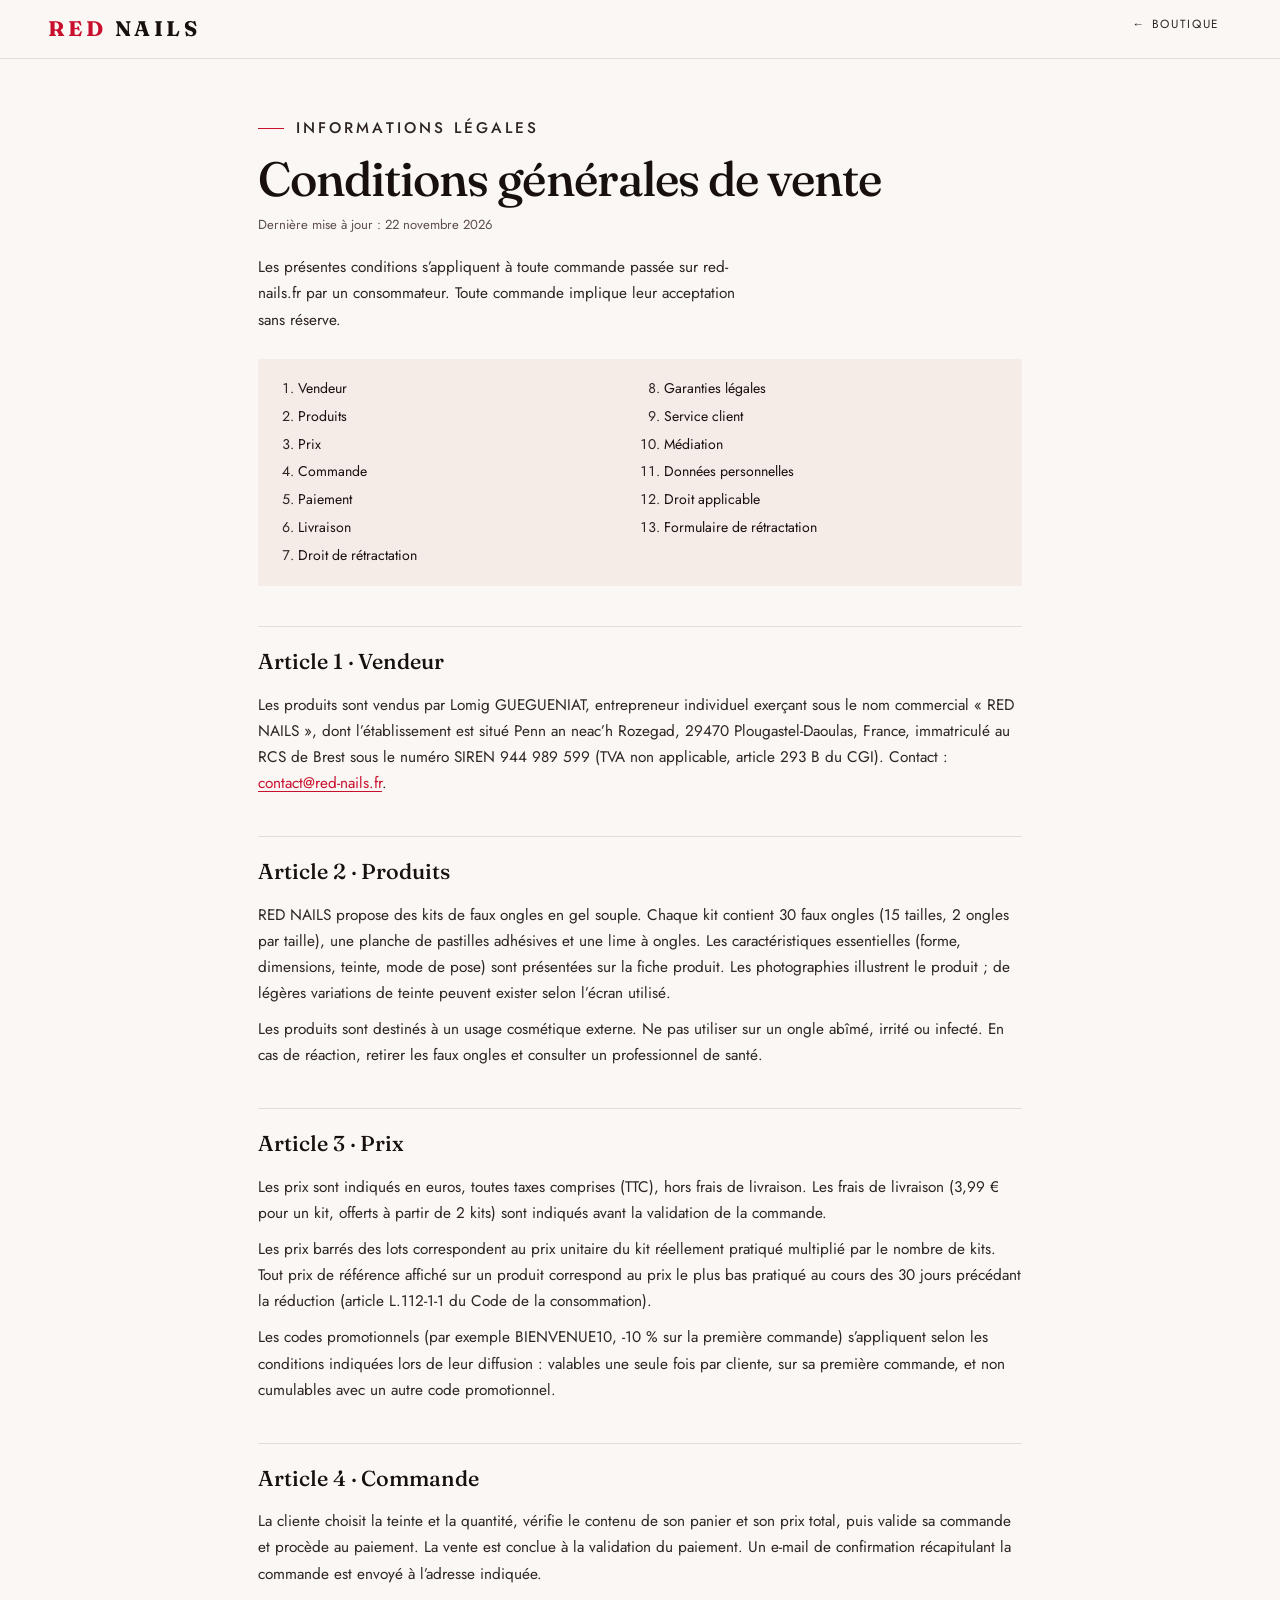
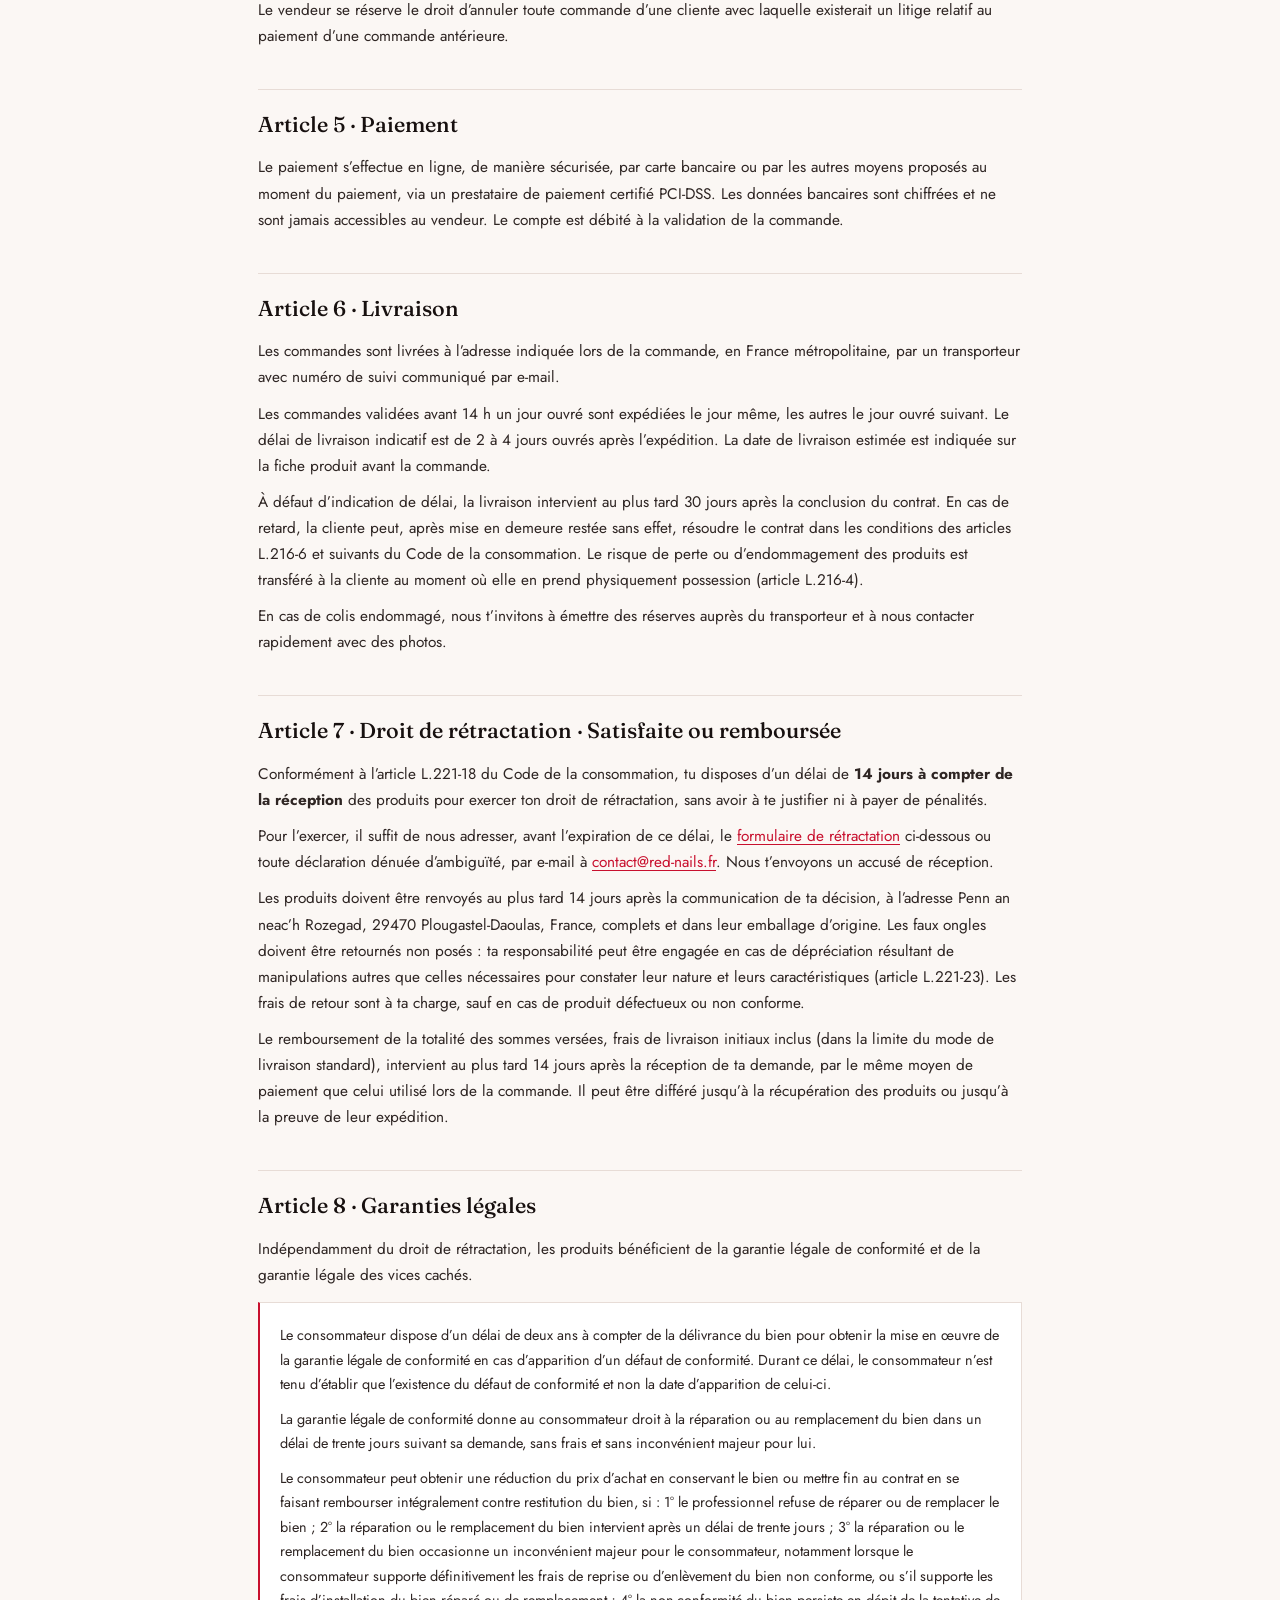
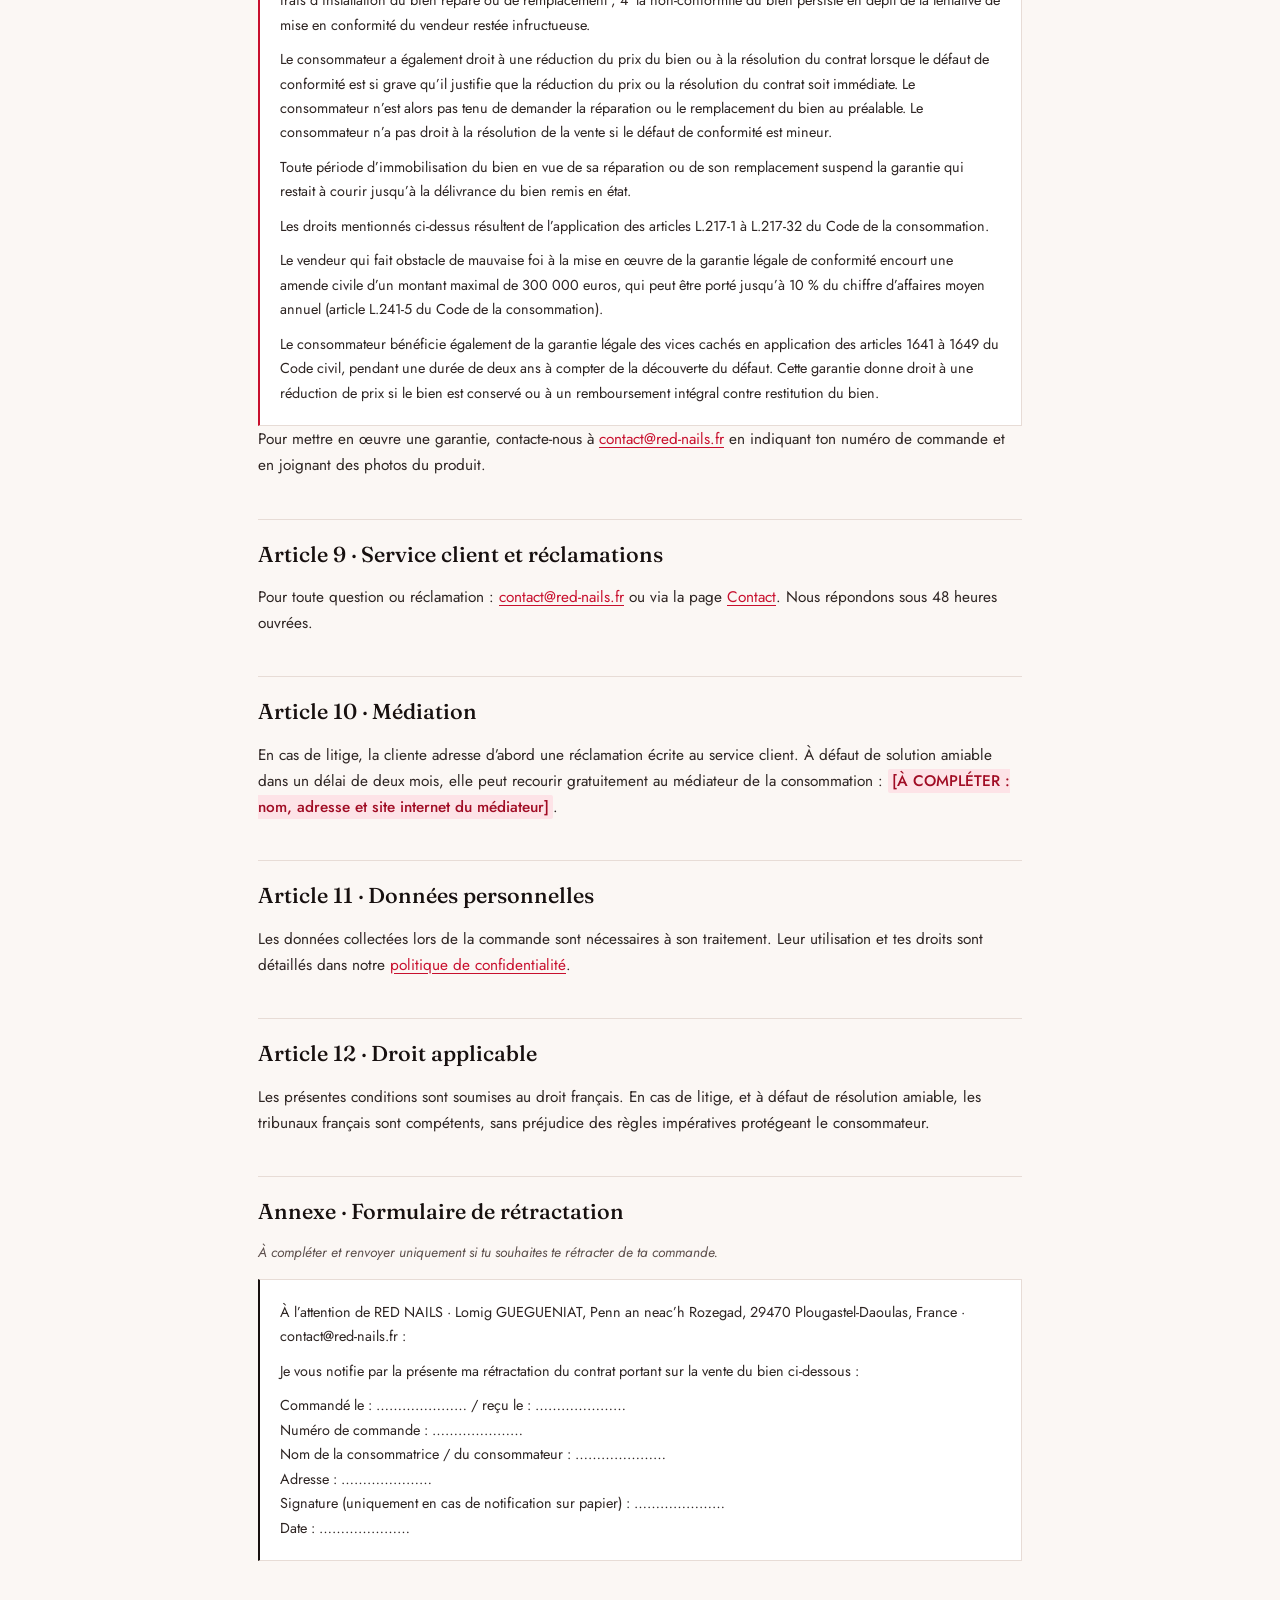
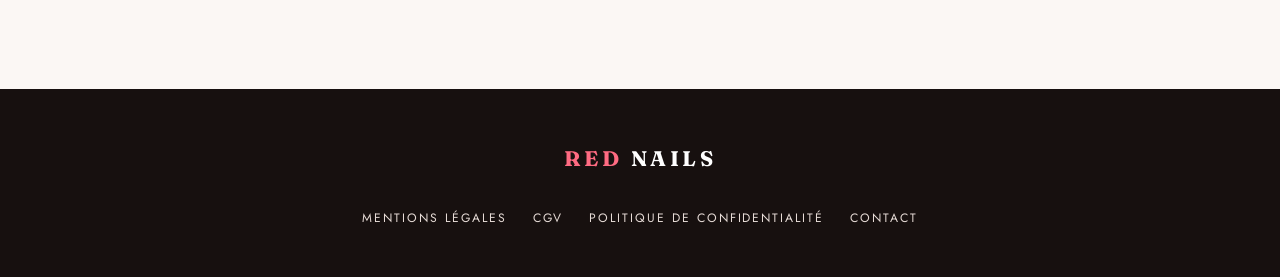
==== commit 1805e027: "Fill legal pages with company details - Seller: Lomig GUEGUENIAT, entrepreneur individuel trading as" ====
--- a/cgv.html
+++ b/cgv.html
@@ -24,7 +24,7 @@
     <div class="container container--narrow">
       <p class="eyebrow">Informations légales</p>
       <h1 class="h2">Conditions générales de vente</h1>
-      <p class="legal__updated">Dernière mise à jour : <mark class="todo">[À COMPLÉTER : date de mise en ligne]</mark></p>
+      <p class="legal__updated">Dernière mise à jour : 22 novembre 2026</p>
       <p class="lead">Les présentes conditions s’appliquent à toute commande passée sur red-nails.fr par un consommateur. Toute commande implique leur acceptation sans réserve.</p>
 
       <nav class="legal__toc" aria-label="Sommaire">
@@ -38,7 +38,7 @@
       </nav>
 
       <h2 id="vendeur">Article 1 · Vendeur</h2>
-      <p>Les produits sont vendus par <mark class="todo">[À COMPLÉTER : dénomination sociale ou nom commercial]</mark>, <mark class="todo">[À COMPLÉTER : forme juridique : SAS, SASU, EURL, entreprise individuelle / micro-entreprise…]</mark><mark class="todo">[À COMPLÉTER : capital social, si société]</mark>, dont le siège est situé <mark class="todo">[À COMPLÉTER : adresse complète]</mark>, immatriculée sous le numéro SIREN/SIRET <mark class="todo">[À COMPLÉTER : numéro]</mark> (<mark class="todo">[À COMPLÉTER : RCS + ville, ou RNE]</mark>), numéro de TVA intracommunautaire <mark class="todo">[À COMPLÉTER : numéro, ou « TVA non applicable, art. 293 B du CGI » en micro-entreprise]</mark>. Contact : <mark class="todo">[À COMPLÉTER : adresse e-mail du service client]</mark>.</p>
+      <p>Les produits sont vendus par Lomig GUEGUENIAT, entrepreneur individuel exerçant sous le nom commercial « RED NAILS », dont l’établissement est situé Penn an neac’h Rozegad, 29470 Plougastel-Daoulas, France, immatriculé au RCS de Brest sous le numéro SIREN 944 989 599 (TVA non applicable, article 293 B du CGI). Contact : <a href="mailto:contact@red-nails.fr">contact@red-nails.fr</a>.</p>
 
       <h2 id="produits">Article 2 · Produits</h2>
       <p>RED NAILS propose des kits de faux ongles en gel souple. Chaque kit contient 30 faux ongles (15 tailles, 2 ongles par taille), une planche de pastilles adhésives et une lime à ongles. Les caractéristiques essentielles (forme, dimensions, teinte, mode de pose) sont présentées sur la fiche produit. Les photographies illustrent le produit ; de légères variations de teinte peuvent exister selon l’écran utilisé.</p>
@@ -47,25 +47,25 @@
       <h2 id="prix">Article 3 · Prix</h2>
       <p>Les prix sont indiqués en euros, toutes taxes comprises (TTC), hors frais de livraison. Les frais de livraison (3,99 € pour un kit, offerts à partir de 2 kits) sont indiqués avant la validation de la commande.</p>
       <p>Les prix barrés des lots correspondent au prix unitaire du kit réellement pratiqué multiplié par le nombre de kits. Tout prix de référence affiché sur un produit correspond au prix le plus bas pratiqué au cours des 30 jours précédant la réduction (article L.112-1-1 du Code de la consommation).</p>
-      <p>Les codes promotionnels (par exemple BIENVENUE10, -10 % sur la première commande) s’appliquent selon les conditions indiquées lors de leur diffusion : <mark class="todo">[À COMPLÉTER : préciser : 1 utilisation par cliente, non cumulable, durée de validité…]</mark>.</p>
+      <p>Les codes promotionnels (par exemple BIENVENUE10, -10 % sur la première commande) s’appliquent selon les conditions indiquées lors de leur diffusion : valables une seule fois par cliente, sur sa première commande, et non cumulables avec un autre code promotionnel.</p>
 
       <h2 id="commande">Article 4 · Commande</h2>
       <p>La cliente choisit la teinte et la quantité, vérifie le contenu de son panier et son prix total, puis valide sa commande et procède au paiement. La vente est conclue à la validation du paiement. Un e-mail de confirmation récapitulant la commande est envoyé à l’adresse indiquée.</p>
       <p>Le vendeur se réserve le droit d’annuler toute commande d’une cliente avec laquelle existerait un litige relatif au paiement d’une commande antérieure.</p>
 
       <h2 id="paiement">Article 5 · Paiement</h2>
-      <p>Le paiement s’effectue en ligne, de manière sécurisée, par l’intermédiaire du prestataire de paiement de la boutique (<mark class="todo">[À COMPLÉTER : ex. Shopify Payments : carte bancaire, Apple Pay, Google Pay…]</mark>). Les données bancaires sont chiffrées et ne sont jamais accessibles au vendeur. Le compte est débité à la validation de la commande.</p>
+      <p>Le paiement s’effectue en ligne, de manière sécurisée, par carte bancaire ou par les autres moyens proposés au moment du paiement, via un prestataire de paiement certifié PCI-DSS. Les données bancaires sont chiffrées et ne sont jamais accessibles au vendeur. Le compte est débité à la validation de la commande.</p>
 
       <h2 id="livraison">Article 6 · Livraison</h2>
-      <p>Les commandes sont livrées à l’adresse indiquée lors de la commande, <mark class="todo">[À COMPLÉTER : zones desservies : France métropolitaine, Corse, DOM, Belgique…]</mark>, par <mark class="todo">[À COMPLÉTER : transporteur : Colissimo, Mondial Relay…]</mark> avec numéro de suivi.</p>
+      <p>Les commandes sont livrées à l’adresse indiquée lors de la commande, en France métropolitaine, par un transporteur avec numéro de suivi communiqué par e-mail.</p>
       <p>Les commandes validées avant 14 h un jour ouvré sont expédiées le jour même, les autres le jour ouvré suivant. Le délai de livraison indicatif est de 2 à 4 jours ouvrés après l’expédition. La date de livraison estimée est indiquée sur la fiche produit avant la commande.</p>
       <p>À défaut d’indication de délai, la livraison intervient au plus tard 30 jours après la conclusion du contrat. En cas de retard, la cliente peut, après mise en demeure restée sans effet, résoudre le contrat dans les conditions des articles L.216-6 et suivants du Code de la consommation. Le risque de perte ou d’endommagement des produits est transféré à la cliente au moment où elle en prend physiquement possession (article L.216-4).</p>
       <p>En cas de colis endommagé, nous t’invitons à émettre des réserves auprès du transporteur et à nous contacter rapidement avec des photos.</p>
 
       <h2 id="retractation">Article 7 · Droit de rétractation · Satisfaite ou remboursée</h2>
       <p>Conformément à l’article L.221-18 du Code de la consommation, tu disposes d’un délai de <strong>14 jours à compter de la réception</strong> des produits pour exercer ton droit de rétractation, sans avoir à te justifier ni à payer de pénalités.</p>
-      <p>Pour l’exercer, il suffit de nous adresser, avant l’expiration de ce délai, le <a href="#formulaire">formulaire de rétractation</a> ci-dessous ou toute déclaration dénuée d’ambiguïté, par e-mail à <mark class="todo">[À COMPLÉTER : adresse e-mail du service client]</mark>. Nous t’envoyons un accusé de réception.</p>
-      <p>Les produits doivent être renvoyés au plus tard 14 jours après la communication de ta décision, à l’adresse <mark class="todo">[À COMPLÉTER : adresse de retour]</mark>, complets et dans leur emballage d’origine. Les faux ongles doivent être retournés non posés : ta responsabilité peut être engagée en cas de dépréciation résultant de manipulations autres que celles nécessaires pour constater leur nature et leurs caractéristiques (article L.221-23). Les frais de retour sont à <mark class="todo">[À COMPLÉTER : ta charge / la charge du vendeur]</mark>.</p>
+      <p>Pour l’exercer, il suffit de nous adresser, avant l’expiration de ce délai, le <a href="#formulaire">formulaire de rétractation</a> ci-dessous ou toute déclaration dénuée d’ambiguïté, par e-mail à <a href="mailto:contact@red-nails.fr">contact@red-nails.fr</a>. Nous t’envoyons un accusé de réception.</p>
+      <p>Les produits doivent être renvoyés au plus tard 14 jours après la communication de ta décision, à l’adresse Penn an neac’h Rozegad, 29470 Plougastel-Daoulas, France, complets et dans leur emballage d’origine. Les faux ongles doivent être retournés non posés : ta responsabilité peut être engagée en cas de dépréciation résultant de manipulations autres que celles nécessaires pour constater leur nature et leurs caractéristiques (article L.221-23). Les frais de retour sont à ta charge, sauf en cas de produit défectueux ou non conforme.</p>
       <p>Le remboursement de la totalité des sommes versées, frais de livraison initiaux inclus (dans la limite du mode de livraison standard), intervient au plus tard 14 jours après la réception de ta demande, par le même moyen de paiement que celui utilisé lors de la commande. Il peut être différé jusqu’à la récupération des produits ou jusqu’à la preuve de leur expédition.</p>
 
       <h2 id="garanties">Article 8 · Garanties légales</h2>
@@ -80,10 +80,10 @@
         <p>Le vendeur qui fait obstacle de mauvaise foi à la mise en œuvre de la garantie légale de conformité encourt une amende civile d’un montant maximal de 300 000 euros, qui peut être porté jusqu’à 10 % du chiffre d’affaires moyen annuel (article L.241-5 du Code de la consommation).</p>
         <p>Le consommateur bénéficie également de la garantie légale des vices cachés en application des articles 1641 à 1649 du Code civil, pendant une durée de deux ans à compter de la découverte du défaut. Cette garantie donne droit à une réduction de prix si le bien est conservé ou à un remboursement intégral contre restitution du bien.</p>
       </div>
-      <p>Pour mettre en œuvre une garantie, contacte-nous à <mark class="todo">[À COMPLÉTER : adresse e-mail du service client]</mark> en indiquant ton numéro de commande et en joignant des photos du produit.</p>
+      <p>Pour mettre en œuvre une garantie, contacte-nous à <a href="mailto:contact@red-nails.fr">contact@red-nails.fr</a> en indiquant ton numéro de commande et en joignant des photos du produit.</p>
 
       <h2 id="service">Article 9 · Service client et réclamations</h2>
-      <p>Pour toute question ou réclamation : <mark class="todo">[À COMPLÉTER : adresse e-mail du service client]</mark> ou via la page <a href="contact.html">Contact</a>. Nous répondons sous <mark class="todo">[À COMPLÉTER : délai : 48 h ouvrées…]</mark>.</p>
+      <p>Pour toute question ou réclamation : <a href="mailto:contact@red-nails.fr">contact@red-nails.fr</a> ou via la page <a href="contact.html">Contact</a>. Nous répondons sous 48 heures ouvrées.</p>
 
       <h2 id="mediation">Article 10 · Médiation</h2>
       <p>En cas de litige, la cliente adresse d’abord une réclamation écrite au service client. À défaut de solution amiable dans un délai de deux mois, elle peut recourir gratuitement au médiateur de la consommation : <mark class="todo">[À COMPLÉTER : nom, adresse et site internet du médiateur]</mark>.</p>
@@ -97,7 +97,7 @@
       <h2 id="formulaire">Annexe · Formulaire de rétractation</h2>
       <p class="legal__note">À compléter et renvoyer uniquement si tu souhaites te rétracter de ta commande.</p>
       <div class="legal__box legal__box--form">
-        <p>À l’attention de <mark class="todo">[À COMPLÉTER : dénomination sociale, adresse postale et e-mail]</mark> :</p>
+        <p>À l’attention de RED NAILS · Lomig GUEGUENIAT, Penn an neac’h Rozegad, 29470 Plougastel-Daoulas, France · contact@red-nails.fr :</p>
         <p>Je vous notifie par la présente ma rétractation du contrat portant sur la vente du bien ci-dessous :</p>
         <p>Commandé le : ………………… / reçu le : …………………<br>Numéro de commande : …………………<br>Nom de la consommatrice / du consommateur : …………………<br>Adresse : …………………<br>Signature (uniquement en cas de notification sur papier) : …………………<br>Date : …………………</p>
       </div>
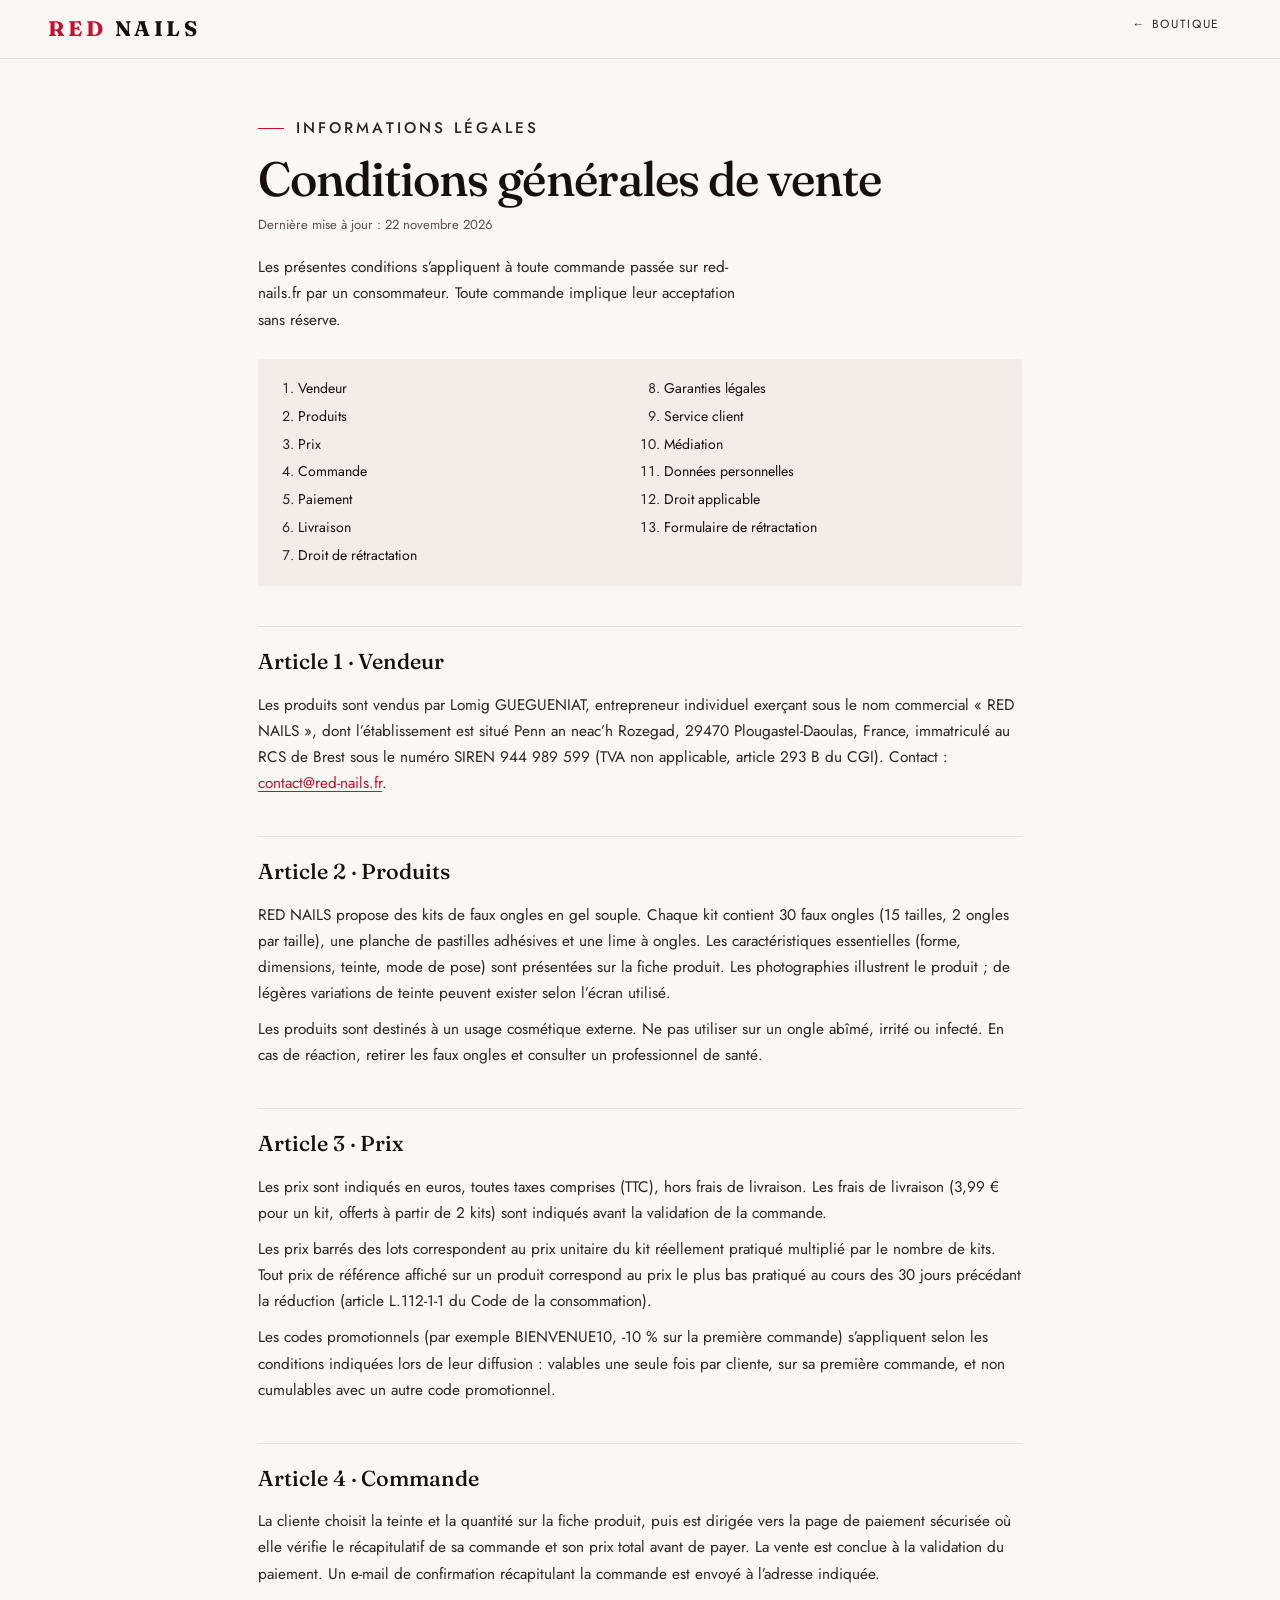
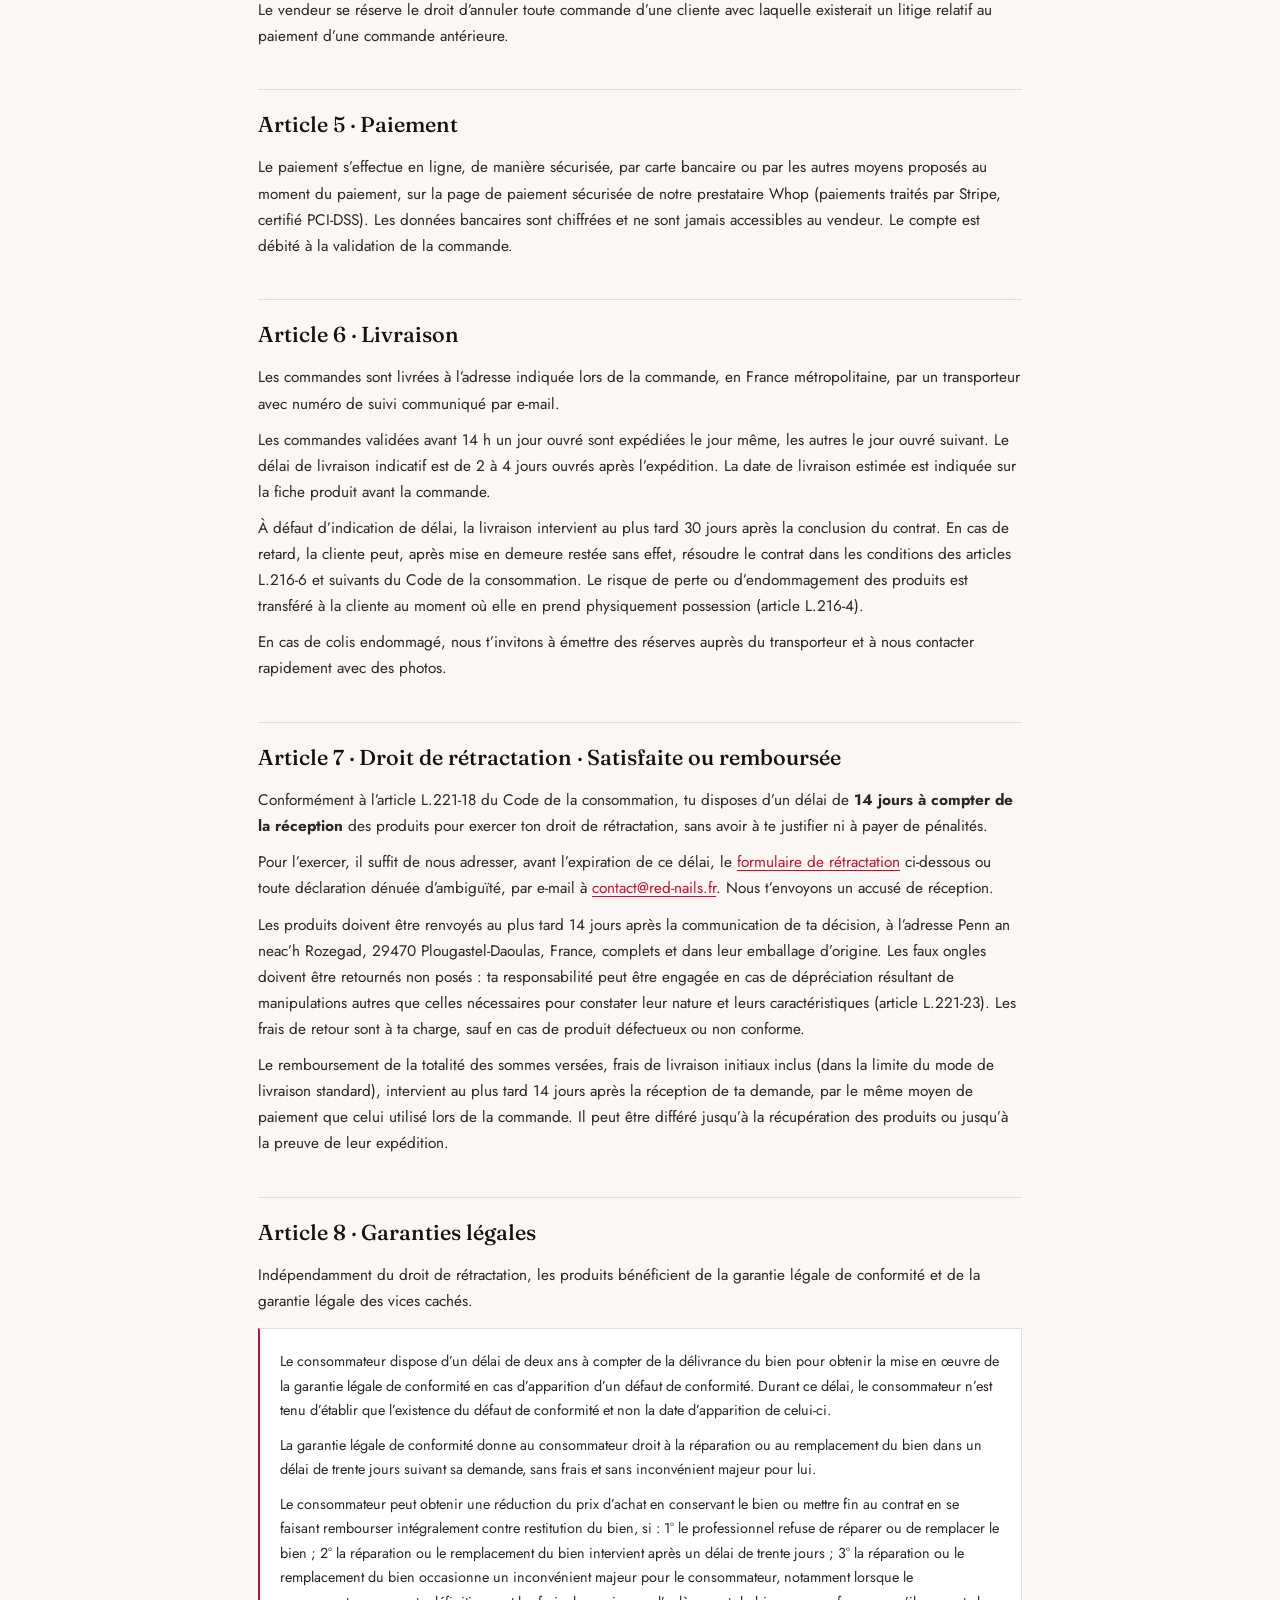
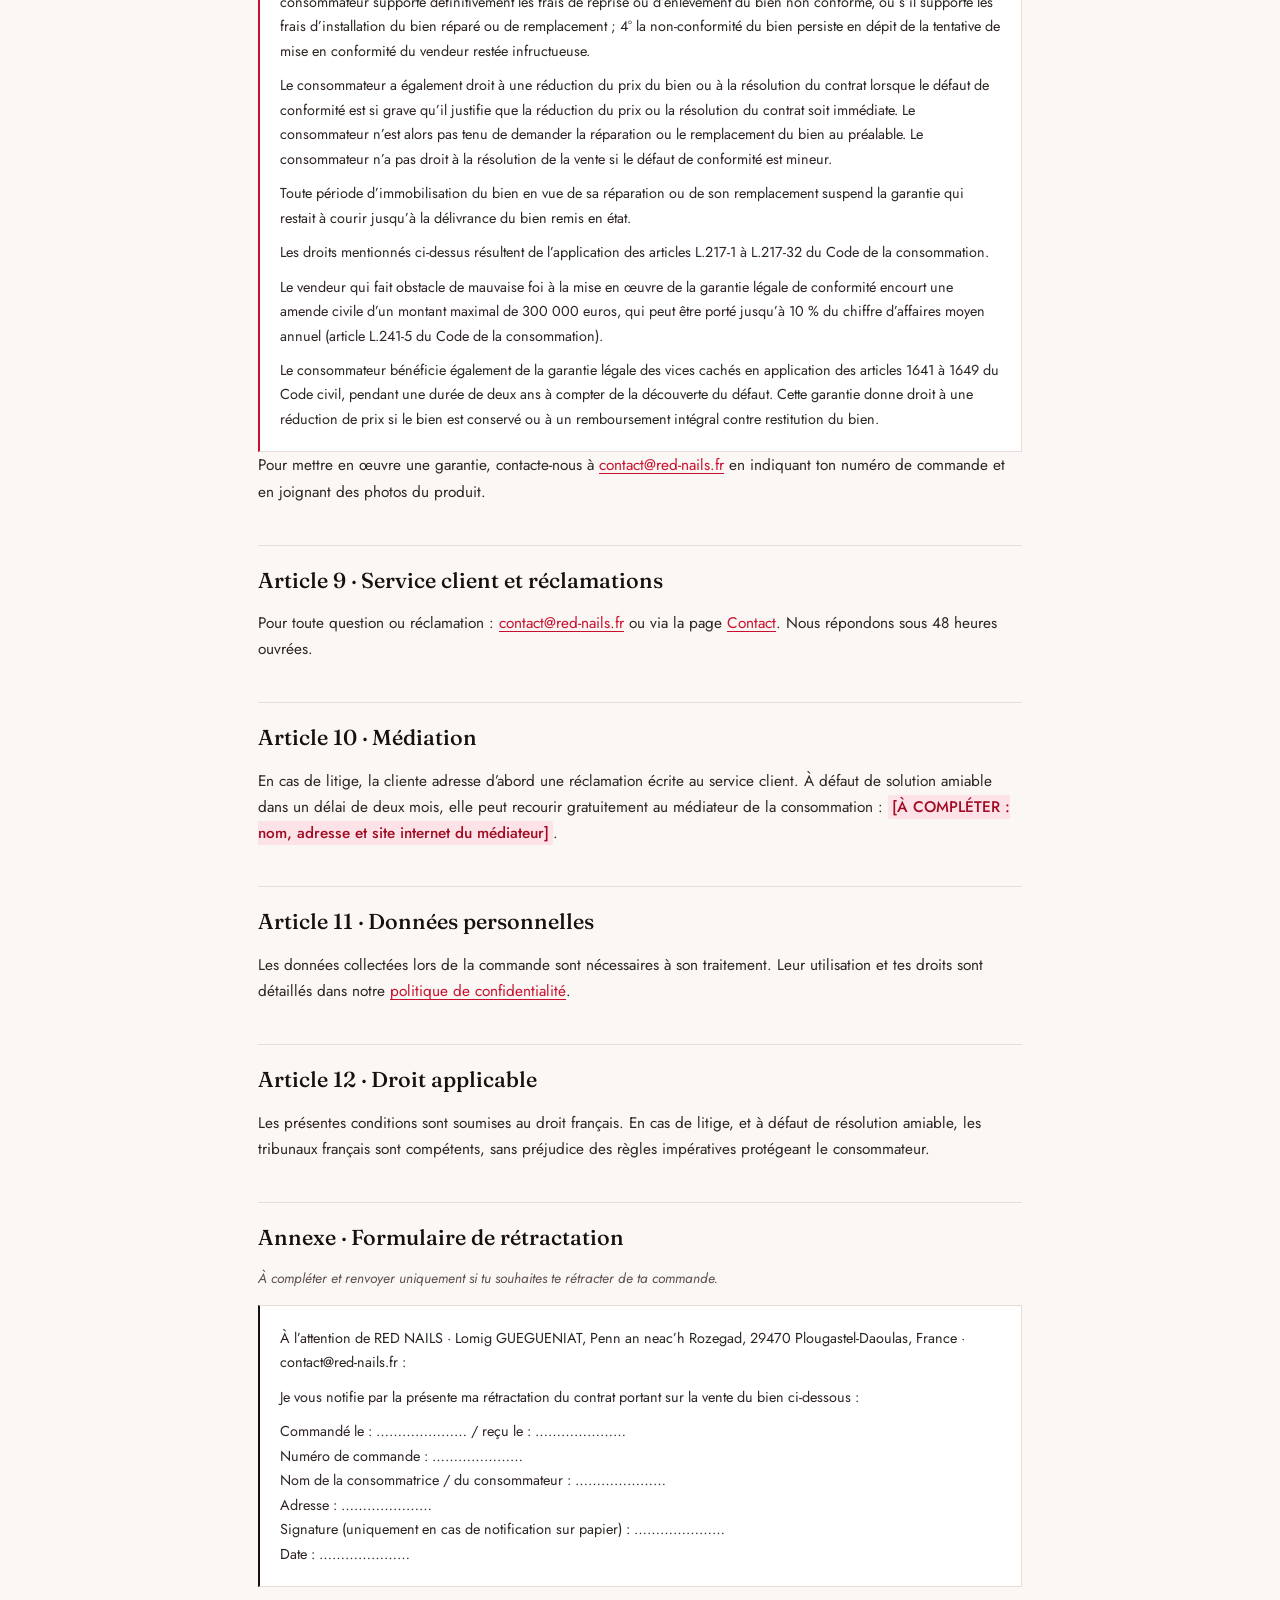
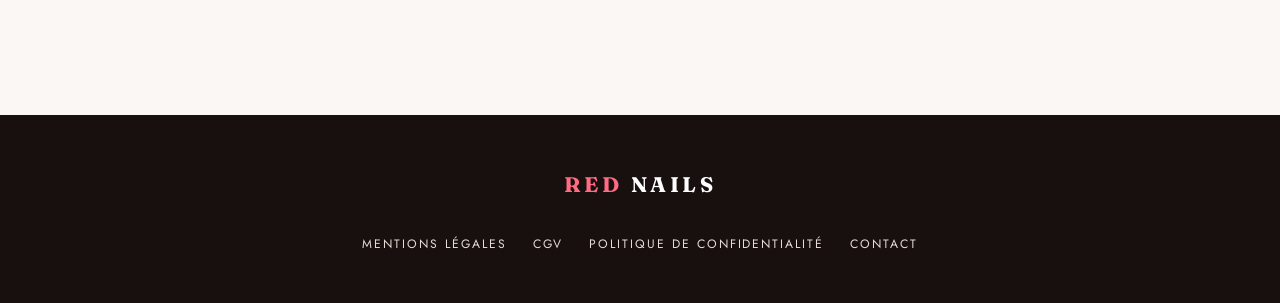
==== commit f14793fb: "Direct checkout via Whop payment links - 21 Whop checkout links (7 shades x 3 lots) in config.js per" ====
--- a/cgv.html
+++ b/cgv.html
@@ -50,11 +50,11 @@
       <p>Les codes promotionnels (par exemple BIENVENUE10, -10 % sur la première commande) s’appliquent selon les conditions indiquées lors de leur diffusion : valables une seule fois par cliente, sur sa première commande, et non cumulables avec un autre code promotionnel.</p>
 
       <h2 id="commande">Article 4 · Commande</h2>
-      <p>La cliente choisit la teinte et la quantité, vérifie le contenu de son panier et son prix total, puis valide sa commande et procède au paiement. La vente est conclue à la validation du paiement. Un e-mail de confirmation récapitulant la commande est envoyé à l’adresse indiquée.</p>
+      <p>La cliente choisit la teinte et la quantité sur la fiche produit, puis est dirigée vers la page de paiement sécurisée où elle vérifie le récapitulatif de sa commande et son prix total avant de payer. La vente est conclue à la validation du paiement. Un e-mail de confirmation récapitulant la commande est envoyé à l’adresse indiquée.</p>
       <p>Le vendeur se réserve le droit d’annuler toute commande d’une cliente avec laquelle existerait un litige relatif au paiement d’une commande antérieure.</p>
 
       <h2 id="paiement">Article 5 · Paiement</h2>
-      <p>Le paiement s’effectue en ligne, de manière sécurisée, par carte bancaire ou par les autres moyens proposés au moment du paiement, via un prestataire de paiement certifié PCI-DSS. Les données bancaires sont chiffrées et ne sont jamais accessibles au vendeur. Le compte est débité à la validation de la commande.</p>
+      <p>Le paiement s’effectue en ligne, de manière sécurisée, par carte bancaire ou par les autres moyens proposés au moment du paiement, sur la page de paiement sécurisée de notre prestataire Whop (paiements traités par Stripe, certifié PCI-DSS). Les données bancaires sont chiffrées et ne sont jamais accessibles au vendeur. Le compte est débité à la validation de la commande.</p>
 
       <h2 id="livraison">Article 6 · Livraison</h2>
       <p>Les commandes sont livrées à l’adresse indiquée lors de la commande, en France métropolitaine, par un transporteur avec numéro de suivi communiqué par e-mail.</p>
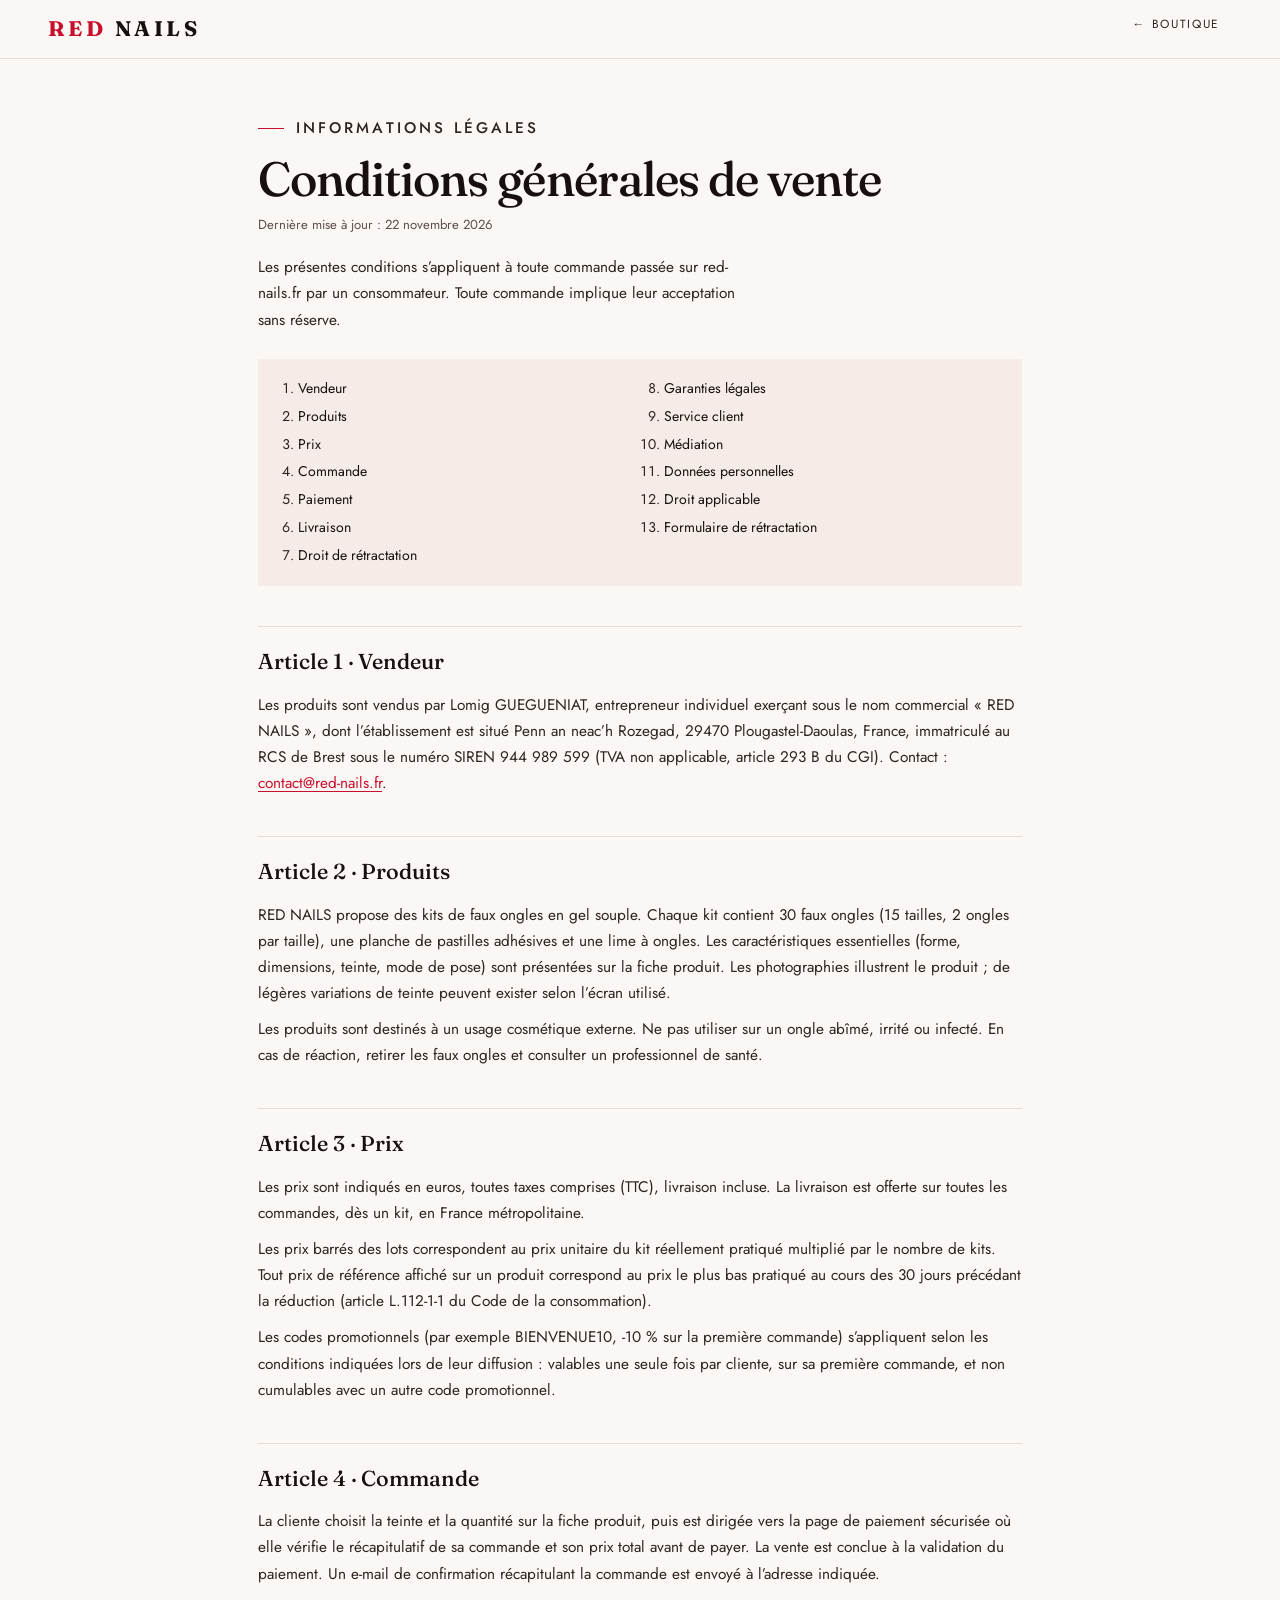
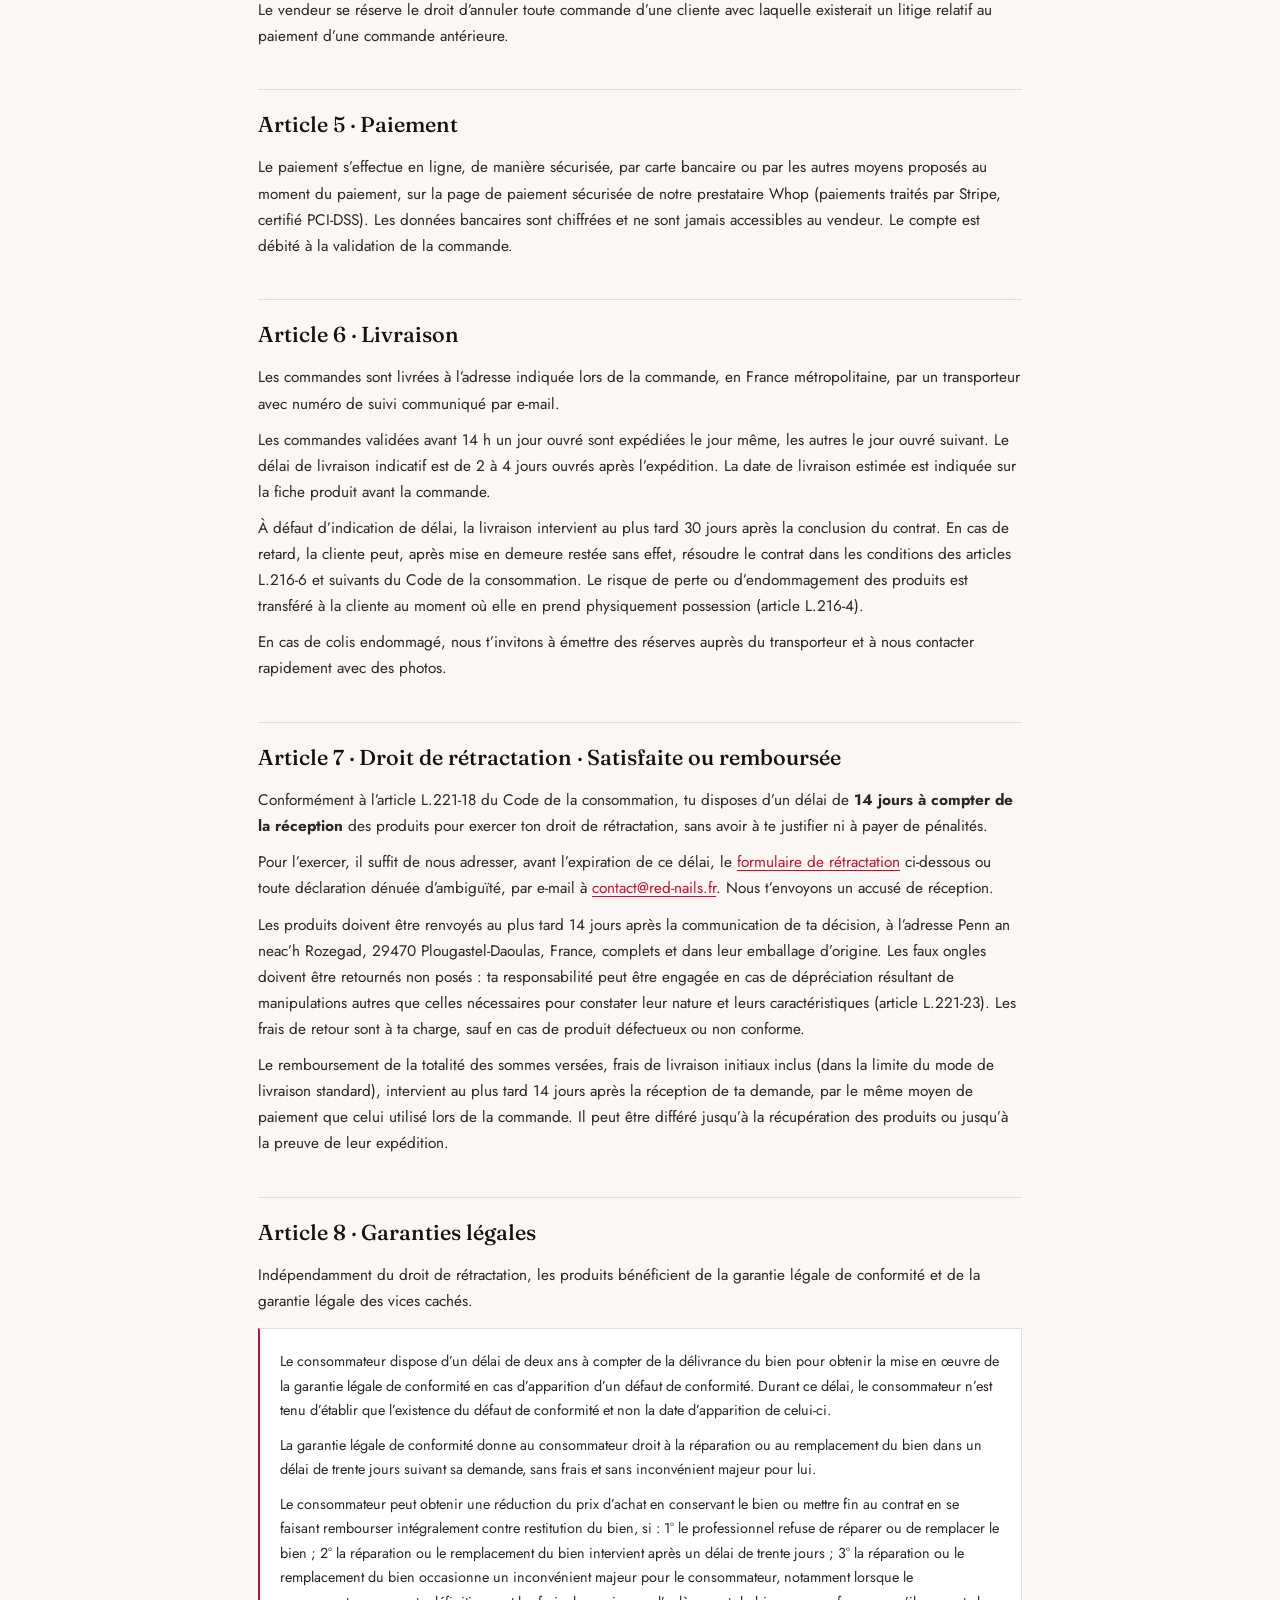
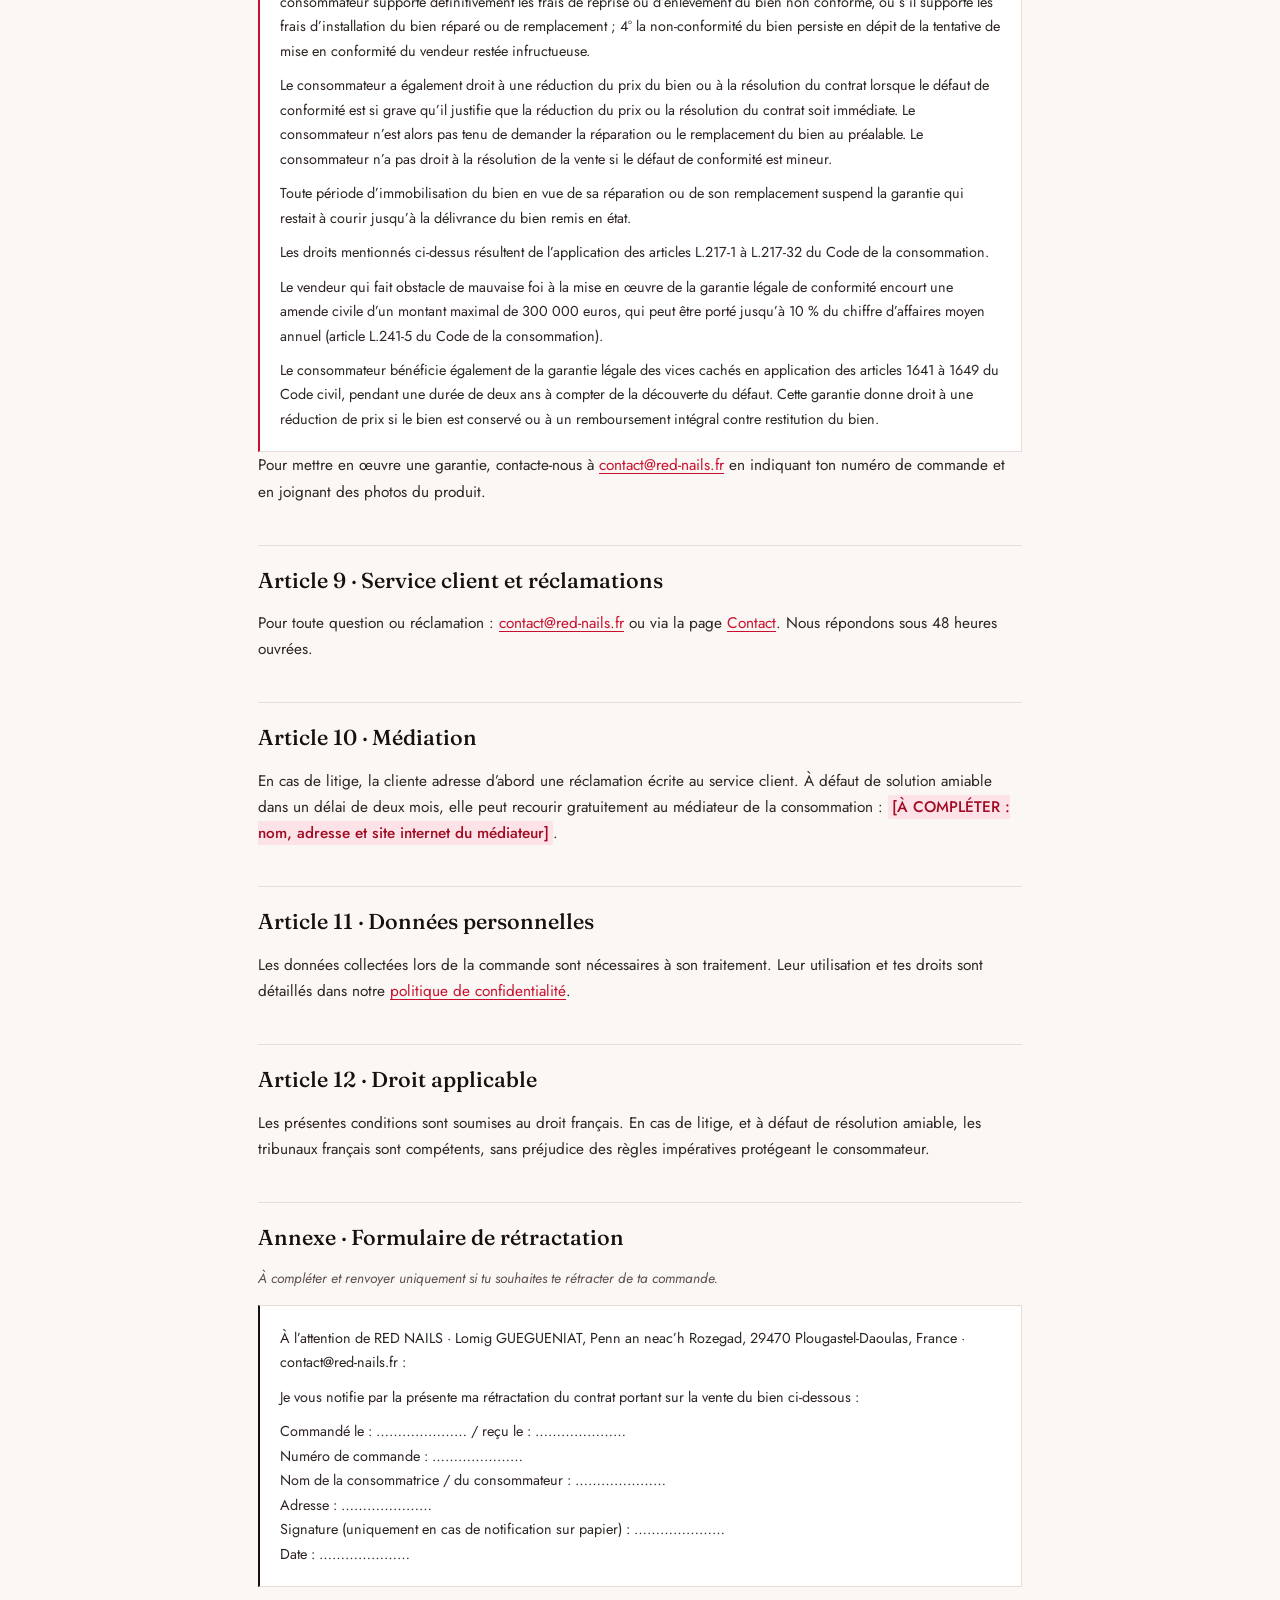
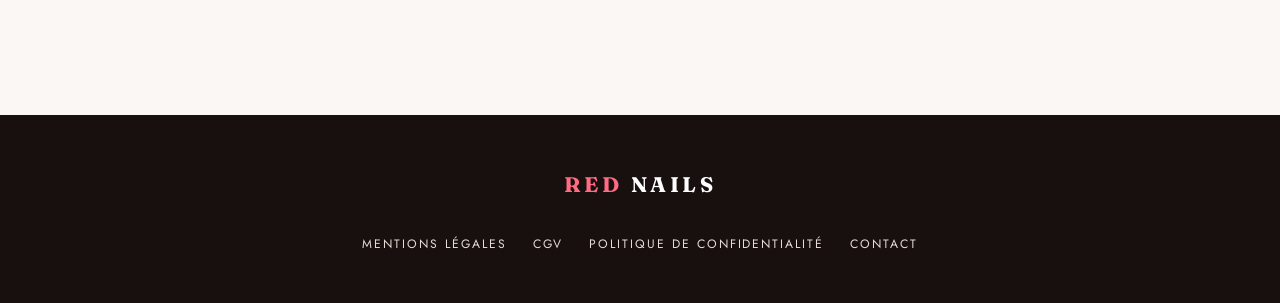
==== commit 5e47eb8a: "Free shipping on every order; fix main CTA glow - Shipping offered from 1 kit: FRAIS_LIVRAISON = 0, " ====
--- a/cgv.html
+++ b/cgv.html
@@ -10,6 +10,101 @@
   <link rel="preconnect" href="https://fonts.gstatic.com" crossorigin>
   <link rel="stylesheet" href="https://fonts.googleapis.com/css2?family=Fraunces:ital,opsz,wght@0,9..144,400..700;1,9..144,400..600&family=Jost:wght@400..600&display=swap">
   <link rel="stylesheet" href="styles.css">
+
+  <!-- Whop Pixel — code fourni par Whop (2 scripts, non modifiés), exécutés UNIQUEMENT
+       après consentement : rn_consent = "granted" (bannière cookies, CNIL). Si la
+       visiteuse refuse ou n'a pas encore choisi, rien n'est chargé ni mesuré. -->
+  <script>
+    window.rnLoadWhopPixel = function () {
+      if (window.whop) return;
+
+      /* ----- Script 1 : code de base Whop ----- */
+      !function(w,d,s,u,n,a,b){if(w[n])return;a=w[n]={q:[],t:+new Date,s:[],o:u,track:function(){a.q.push([+new Date].concat([].slice.call(arguments)))},setScope:function(){a.s=[].slice.call(arguments).filter(function(x){return typeof x==="string"});a.q.push([+new Date,"setScope"].concat(a.s))},scope:function(){var c=[].slice.call(arguments);return{track:function(){a.q.push([+new Date].concat([].slice.call(arguments)).concat([{__scope:c}]))}}}};b=d.createElement(s);b.async=1;b.src=u+"/s.js";d.getElementsByTagName(s)[0].parentNode.insertBefore(b,d.getElementsByTagName(s)[0])}(window,document,"script","https://t.whop.tw","whop");
+      whop.setScope("biz_6gHGO6kKyyPSpm");
+      whop.track("page");
+
+      /* ----- Script 2 : événements d'engagement Whop ----- */
+      (function () {
+        var t = function (name, props) { try { whop.track(name, props || {}); } catch (e) {} };
+        var path = location.pathname;
+
+        // 1. Page importante consultée
+        t("view_content", { page: path, title: document.title });
+
+        // 2. Profondeur de scroll (25 / 50 / 75 / 100 %)
+        var marks = [25, 50, 75, 100], done = {};
+        window.addEventListener("scroll", function () {
+          var h = document.documentElement;
+          var pct = Math.round((h.scrollTop + window.innerHeight) / h.scrollHeight * 100);
+          marks.forEach(function (m) {
+            if (pct >= m && !done[m]) { done[m] = 1; t("scroll_" + m, { page: path }); }
+          });
+        }, { passive: true });
+
+        // 3. Temps passé sur la page (15 s / 60 s / 3 min)
+        [15, 60, 180].forEach(function (s) {
+          setTimeout(function () { t("time_" + s + "s", { page: path }); }, s * 1000);
+        });
+
+        // 4. Clics : téléphone, email, liens externes, réseaux sociaux, boutons
+        document.addEventListener("click", function (e) {
+          var el = e.target.closest("a, button");
+          if (!el) return;
+          var href = el.getAttribute("href") || "";
+          var label = (el.innerText || el.getAttribute("aria-label") || "").trim().slice(0, 60);
+
+          if (href.indexOf("tel:") === 0) {
+            t("contact", { method: "phone", label: label });
+          } else if (href.indexOf("mailto:") === 0) {
+            t("contact", { method: "email", label: label });
+          } else if (/wa\.me|whatsapp/i.test(href)) {
+            t("contact", { method: "whatsapp", label: label });
+          } else if (/instagram|facebook|tiktok|snapchat|youtube/i.test(href)) {
+            t("click_social", { url: href });
+          } else if (/booking|reserv|rdv|calendly|planity|treatwell|doctolib/i.test(href + " " + label)) {
+            t("click_booking", { url: href, label: label });
+          } else if (href.indexOf("http") === 0 && href.indexOf(location.hostname) === -1) {
+            t("click_outbound", { url: href });
+          } else if (el.tagName === "BUTTON" || el.classList.contains("btn") || el.classList.contains("button")) {
+            t("click_button", { label: label, page: path });
+          }
+        });
+
+        // 5. Formulaires : lead avec les infos du visiteur
+        document.addEventListener("submit", function (e) {
+          var f = e.target, data = {};
+          var q = function (sel) { var i = f.querySelector(sel); return i && i.value ? i.value.trim() : undefined; };
+          var email = q('input[type="email"], input[name*="mail" i]');
+          var phone = q('input[type="tel"], input[name*="phone" i], input[name*="tel" i]');
+          var name  = q('input[name*="name" i], input[name*="nom" i]');
+          if (email) data.email = email;
+          if (phone) data.phone = phone;
+          if (name)  data.name = name;
+          data.event_id = "lead_" + Date.now() + "_" + Math.random().toString(36).slice(2, 8);
+          t("lead", data);
+        }, true);
+
+        // 6. Début de remplissage d'un formulaire
+        var started = false;
+        document.addEventListener("focusin", function (e) {
+          if (!started && e.target.closest("form")) { started = true; t("form_start", { page: path }); }
+        });
+
+        // 7. Visiteur qui revient
+        try {
+          if (localStorage.getItem("rn_seen")) t("returning_visitor");
+          else localStorage.setItem("rn_seen", "1");
+        } catch (e) {}
+      })();
+    };
+    (function () {
+      try {
+        var c = JSON.parse(localStorage.getItem('rn_consent') || 'null');
+        if (c && c.v === 'granted' && Date.now() - c.t < 182 * 864e5) window.rnLoadWhopPixel();
+      } catch (e) { /* stockage indisponible : rien n'est chargé */ }
+    })();
+  </script>
+  <!-- End Whop Pixel -->
 </head>
 <body class="legal-page">
   <!-- Les mentions [À COMPLÉTER] (surlignées en rouge) concernent les informations
@@ -45,7 +140,7 @@
       <p>Les produits sont destinés à un usage cosmétique externe. Ne pas utiliser sur un ongle abîmé, irrité ou infecté. En cas de réaction, retirer les faux ongles et consulter un professionnel de santé.</p>
 
       <h2 id="prix">Article 3 · Prix</h2>
-      <p>Les prix sont indiqués en euros, toutes taxes comprises (TTC), hors frais de livraison. Les frais de livraison (3,99 € pour un kit, offerts à partir de 2 kits) sont indiqués avant la validation de la commande.</p>
+      <p>Les prix sont indiqués en euros, toutes taxes comprises (TTC), livraison incluse. La livraison est offerte sur toutes les commandes, dès un kit, en France métropolitaine.</p>
       <p>Les prix barrés des lots correspondent au prix unitaire du kit réellement pratiqué multiplié par le nombre de kits. Tout prix de référence affiché sur un produit correspond au prix le plus bas pratiqué au cours des 30 jours précédant la réduction (article L.112-1-1 du Code de la consommation).</p>
       <p>Les codes promotionnels (par exemple BIENVENUE10, -10 % sur la première commande) s’appliquent selon les conditions indiquées lors de leur diffusion : valables une seule fois par cliente, sur sa première commande, et non cumulables avec un autre code promotionnel.</p>
 
--- a/styles.css
+++ b/styles.css
@@ -828,3 +828,27 @@
 @media (max-width: 520px) { .legal__toc ol { columns: 1; } }
 @media (max-width: 699px) { .shade__pill { font-size: .68rem; letter-spacing: .05em; gap: 6px; padding: 10px 8px; white-space: nowrap; } .shade__pill::after { font-size: .85rem; } }
 @media (max-width: 379px) { .shade__pill { font-size: .62rem; letter-spacing: .02em; } .shade__pill::after { content: none; } }
+
+/* ---------- Page de remerciement ---------- */
+.thanks { text-align: center; padding-top: 64px; }
+.thanks__title { margin-top: 6px; }
+.thanks__title em { display: block; }
+.thanks__lead { margin: 18px auto 0; }
+.thanks__recap { margin: 28px auto 0; max-width: 460px; padding: 18px 20px; background: var(--paper); border: 1px solid var(--line); }
+.thanks__recap-title { font-size: .72rem; font-weight: 500; letter-spacing: .18em; text-transform: uppercase; color: var(--ink-2); }
+.thanks__recap-line { font-family: var(--serif); font-size: 1.15rem; color: var(--ink); margin-top: 6px; }
+.thanks__steps { margin: 34px auto 0; max-width: 520px; text-align: left; counter-reset: s; border-top: 1px solid var(--line); }
+.thanks__steps li { counter-increment: s; display: grid; grid-template-columns: 40px 1fr; gap: 2px 12px; padding: 16px 0; border-bottom: 1px solid var(--line); }
+.thanks__steps li::before { content: counter(s, decimal-leading-zero); grid-row: span 2; font-family: var(--serif); font-size: 1.4rem; color: var(--red); }
+.thanks__steps strong { font-family: var(--serif); font-weight: 500; font-size: 1.1rem; color: var(--ink); }
+.thanks__steps span { font-size: .92rem; color: var(--ink-2); }
+.thanks__help { margin-top: 28px; font-size: .92rem; }
+.thanks__help a { color: var(--red); }
+.thanks__back { margin-top: 22px; }
+
+/* Bouton principal : animation d'entrée PUIS halo lumineux (avant, l'entrée écrasait le halo) */
+.js .btn--glow.enter {
+  animation: enter .8s var(--ease) both, glow 2.6s ease-out infinite;
+  animation-delay: calc(var(--i, 0) * 55ms + 60ms), calc(var(--i, 0) * 55ms + 900ms);
+}
+@media (prefers-reduced-motion: reduce) { .js .btn--glow.enter { animation: none !important; } }
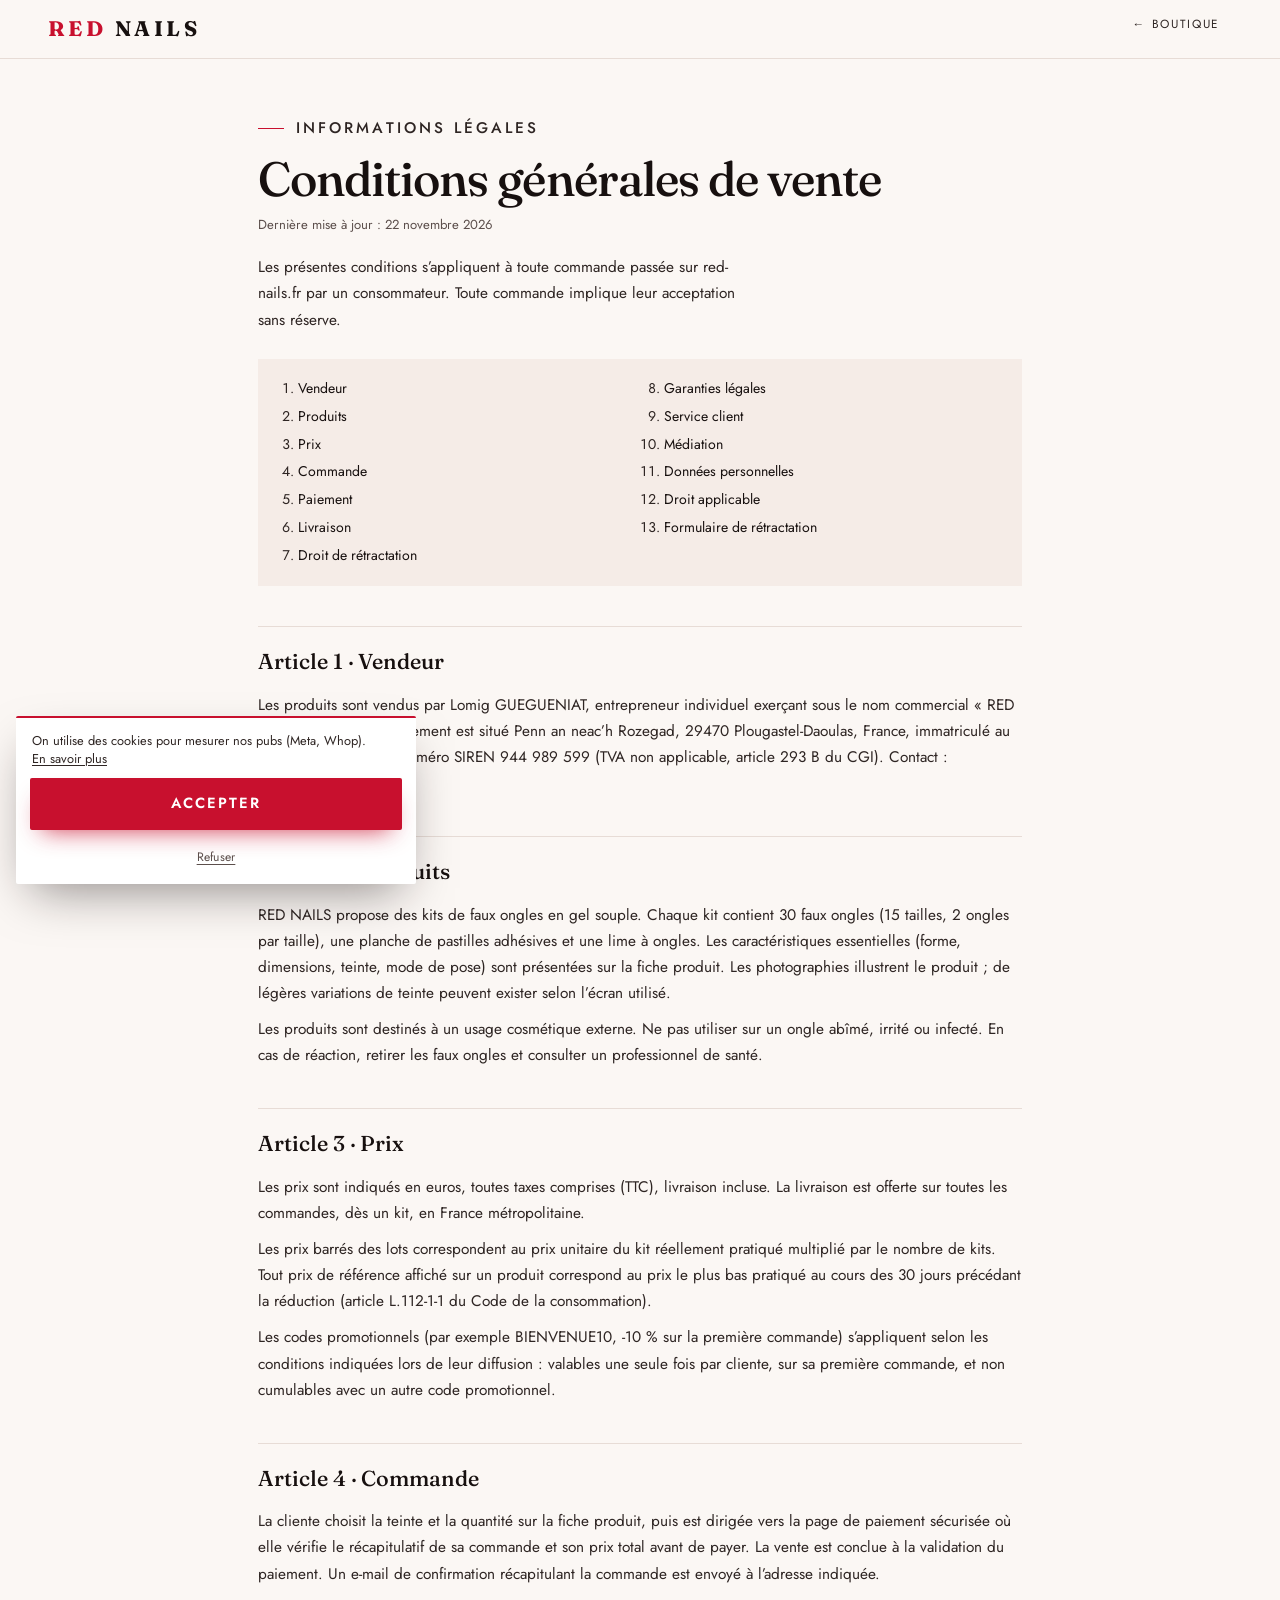
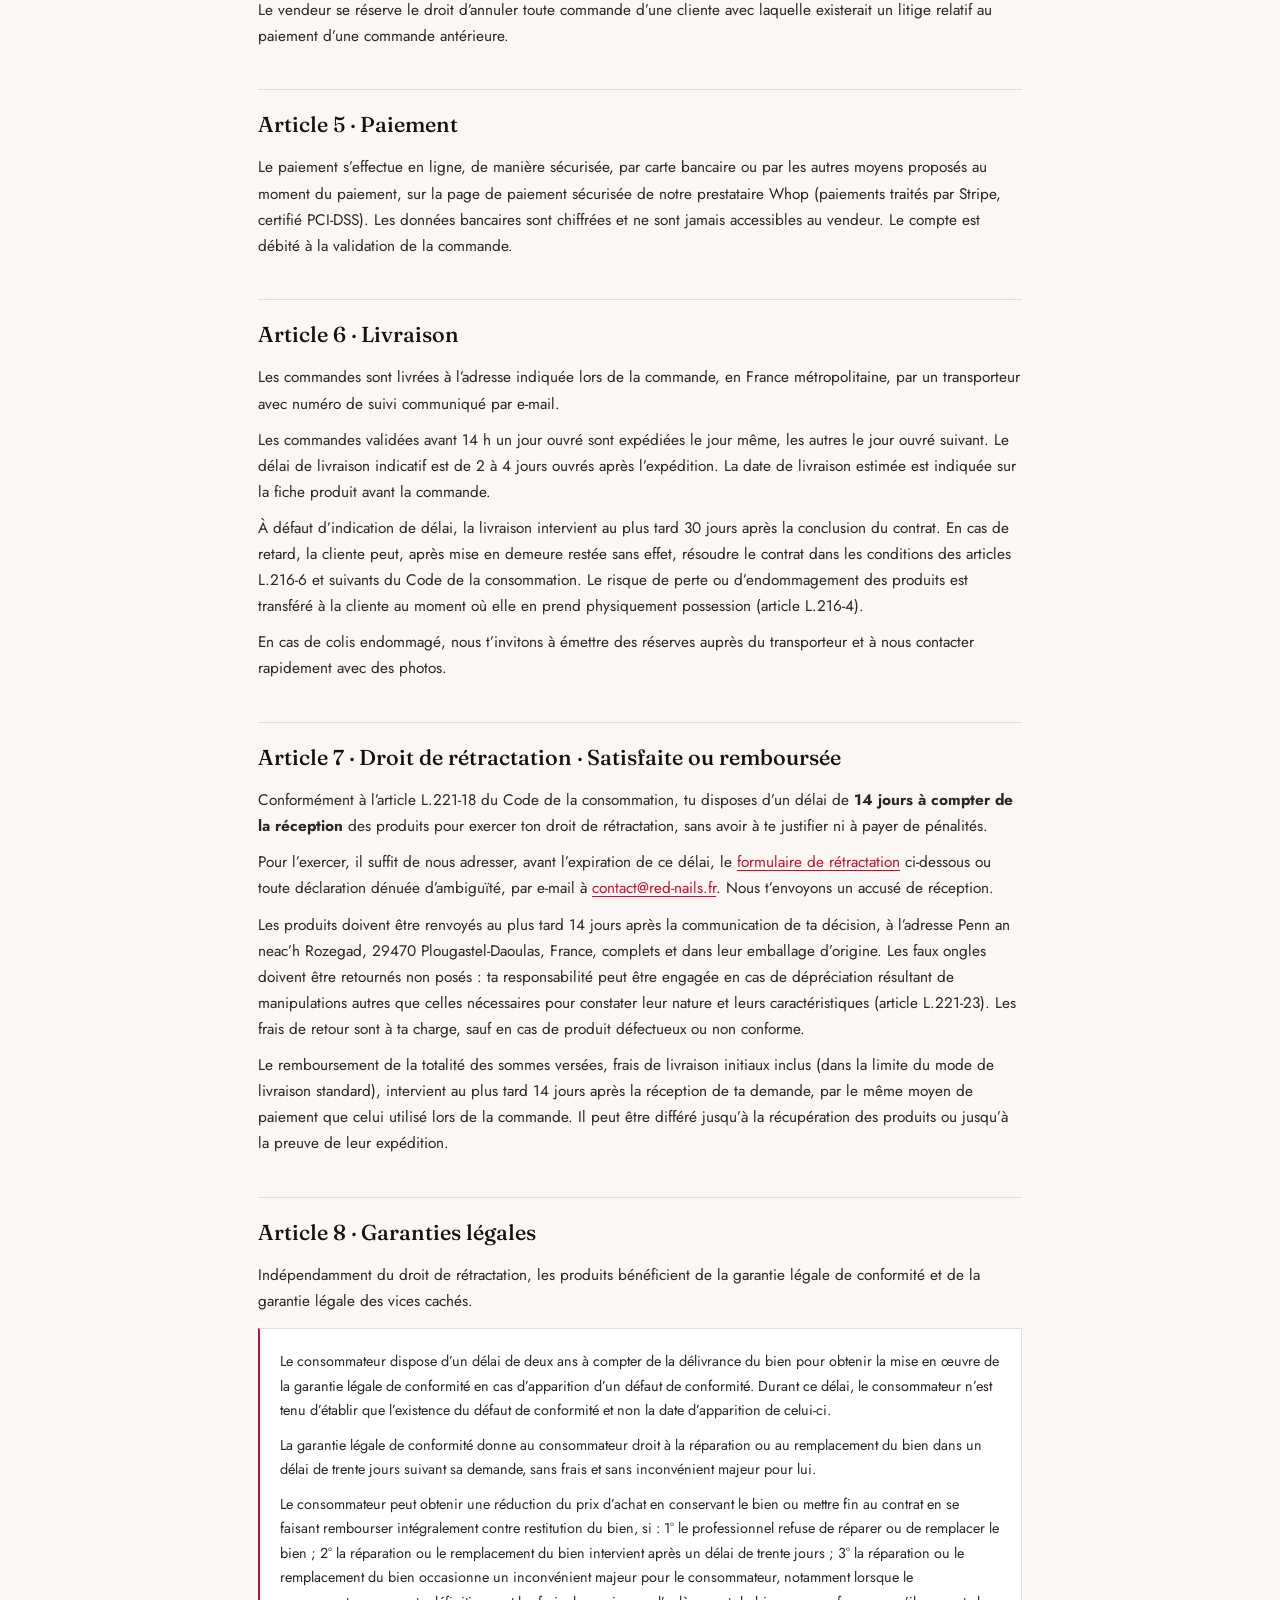
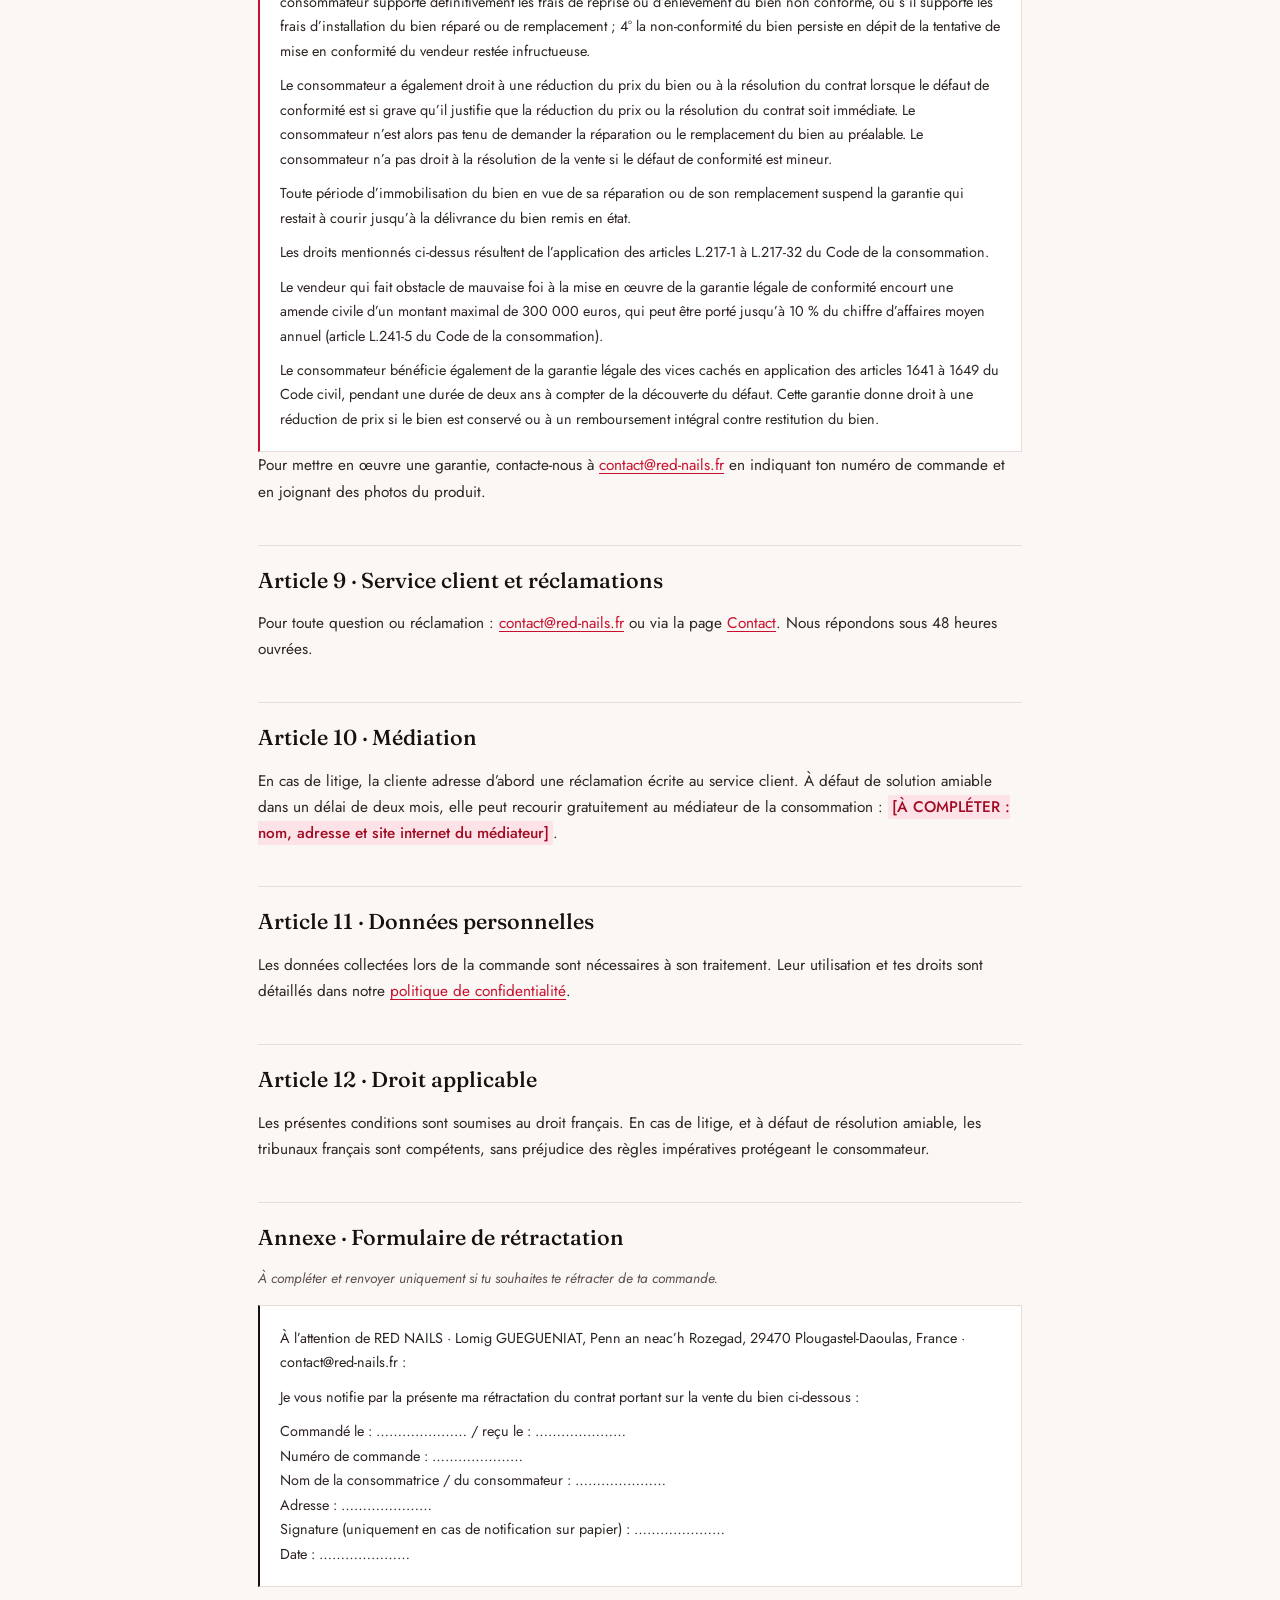
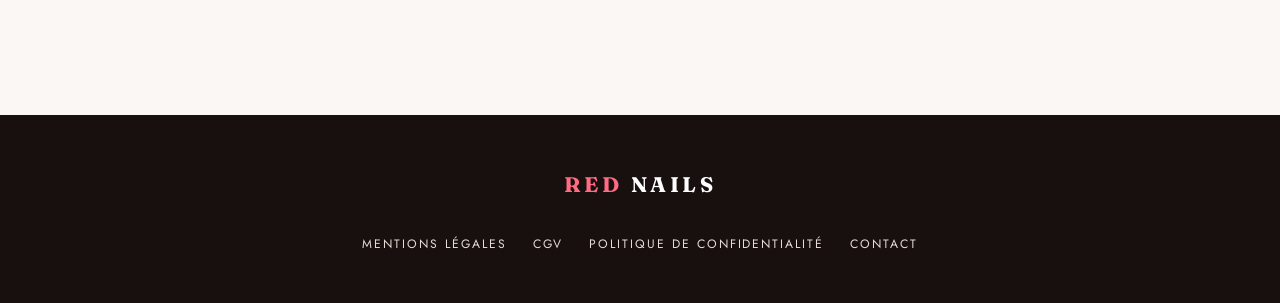
==== commit 4f623415: "Cookie banner v3: dominant "Accepter", one-click text-link refusal, top on mobile - "Accepter": full" ====
--- a/cgv.html
+++ b/cgv.html
@@ -105,6 +105,10 @@
     })();
   </script>
   <!-- End Whop Pixel -->
+
+  <!-- Vercel Web Analytics : mesure d'audience SANS cookie, sans consentement requis. -->
+  <script>window.va = window.va || function () { (window.vaq = window.vaq || []).push(arguments); };</script>
+  <script defer src="/_vercel/insights/script.js"></script>
 </head>
 <body class="legal-page">
   <!-- Les mentions [À COMPLÉTER] (surlignées en rouge) concernent les informations
@@ -212,5 +216,13 @@
       </nav>
     </div>
   </footer>
+  <!-- Bannière cookies : "Accepter" dominant, refus en lien texte visible (1 clic, zone tactile ≥ 44 px). -->
+  <div class="consent" role="region" aria-label="Cookies" data-consent hidden>
+    <p class="consent__text"><span data-consent-text></span> <a href="confidentialite.html">En savoir plus</a></p>
+    <button class="btn btn--primary consent__accept" type="button" data-consent-choice="granted">Accepter</button>
+    <button class="consent__refuse" type="button" data-consent-choice="denied">Refuser</button>
+  </div>
+  <script src="config.js" defer></script>
+  <script src="consent.js" defer></script>
 </body>
 </html>
--- a/styles.css
+++ b/styles.css
@@ -852,3 +852,74 @@
   animation-delay: calc(var(--i, 0) * 55ms + 60ms), calc(var(--i, 0) * 55ms + 900ms);
 }
 @media (prefers-reduced-motion: reduce) { .js .btn--glow.enter { animation: none !important; } }
+
+/* ---------- Bannière cookies v2 : une étape courte du parcours, au-dessus de la barre d'achat ---------- */
+.consent {
+  left: 10px; right: 10px; max-width: 520px; padding: 16px 16px 14px; gap: 10px;
+  border: 0; border-top: 2px solid var(--red); box-shadow: 0 -2px 0 rgba(0,0,0,0), 0 22px 50px -18px rgba(23, 16, 15, .55);
+  animation: consentUp .45s var(--ease);
+}
+@keyframes consentUp { from { opacity: 0; transform: translateY(18px); } }
+body.has-sticky .consent { bottom: calc(80px + env(safe-area-inset-bottom)); }
+.consent__title { font-family: var(--serif); font-size: 1.12rem; font-weight: 500; color: var(--ink); line-height: 1.2; }
+.consent__text { font-size: .86rem; line-height: 1.45; color: var(--ink-2); }
+.consent__text a { color: var(--muted); font-size: .8rem; }
+.consent__actions { grid-template-columns: 1fr 1fr; gap: 8px; }
+.consent__actions .btn { min-height: 48px; font-size: .74rem; letter-spacing: .14em; }
+.consent__accept { box-shadow: 0 10px 22px -12px rgba(200, 16, 46, .8); }
+.consent__refuse { border-color: var(--line-2); color: var(--ink); }
+@media (prefers-reduced-motion: reduce) { .consent { animation: none; } }
+
+/* ---------- Rappel du code promo (si la remise n'est pas pré-appliquée) ---------- */
+.promo-reminder {
+  position: fixed; z-index: 39; left: 50%; transform: translateX(-50%); top: 10px; max-width: calc(100% - 24px);
+  background: var(--ink); color: #fff; font-size: .74rem; letter-spacing: .04em; text-align: center;
+  padding: 8px 14px; border-radius: 20px; box-shadow: 0 10px 24px -12px rgba(0,0,0,.5);
+}
+/* Bannière compacte sur mobile : ne masque pas le prix à l'arrivée */
+@media (max-width: 699px) {
+  .consent { padding: 12px 14px 12px; gap: 8px; }
+  .consent__title { font-size: 1rem; }
+  .consent__text { font-size: .8rem; line-height: 1.4; }
+  .consent__actions .btn { min-height: 44px; padding-top: 8px; padding-bottom: 8px; }
+}
+
+/* ==========================================================================
+   Bannière cookies v3 — "Accepter" dominant, refus en lien texte visible
+   ========================================================================== */
+.consent {
+  position: fixed; z-index: 60; left: 10px; right: 10px; max-width: 460px; margin: 0 auto;
+  display: grid; gap: 6px; padding: 14px 14px 4px;
+  background: var(--paper); border: 0; border-top: 2px solid var(--red); border-radius: var(--r);
+  box-shadow: 0 20px 50px -16px rgba(23, 16, 15, .5);
+  animation: consentIn .4s var(--ease);
+}
+.consent__text { font-size: .8rem; line-height: 1.4; color: var(--ink-2); margin: 0 2px 4px; }
+.consent__text a { color: var(--ink-2); text-decoration: underline; text-underline-offset: 2px; white-space: nowrap; }
+/* Accepter : bouton plein, pleine largeur, élément dominant */
+.consent__accept {
+  width: 100%; min-height: 52px; font-size: .92rem; letter-spacing: .14em;
+  box-shadow: 0 12px 24px -12px rgba(200, 16, 46, .85);
+}
+/* Refuser : lien texte souligné, discret mais lisible (contraste 7:1), 1 clic, zone tactile 44 px */
+.consent__refuse {
+  justify-self: center; min-height: 44px; min-width: 120px; padding: 0 16px;
+  background: none; border: 0; box-shadow: none;
+  font-family: var(--sans); font-size: .76rem; font-weight: 400; letter-spacing: .02em; text-transform: none;
+  color: var(--muted); text-decoration: underline; text-underline-offset: 3px; cursor: pointer;
+}
+.consent__refuse:hover { color: var(--ink); }
+.consent__refuse:focus-visible { outline: 2px solid var(--ink); outline-offset: 2px; }
+@keyframes consentIn { from { opacity: 0; transform: translateY(-12px); } }
+
+/* Mobile : en HAUT de l'écran → ne masque ni la ligne de prix ni la barre "Commander" */
+@media (max-width: 699px) {
+  .consent, body.has-sticky .consent { top: calc(8px + env(safe-area-inset-top)); bottom: auto; }
+}
+/* Tablette / ordinateur : en bas à gauche, comme une carte */
+@media (min-width: 700px) {
+  .consent, body.has-sticky .consent { top: auto; bottom: calc(16px + env(safe-area-inset-bottom)); left: 16px; right: auto; width: 400px; margin: 0; }
+  body.has-sticky .consent { bottom: calc(92px + env(safe-area-inset-bottom)); }
+  @keyframes consentIn { from { opacity: 0; transform: translateY(12px); } }
+}
+@media (prefers-reduced-motion: reduce) { .consent { animation: none; } }
